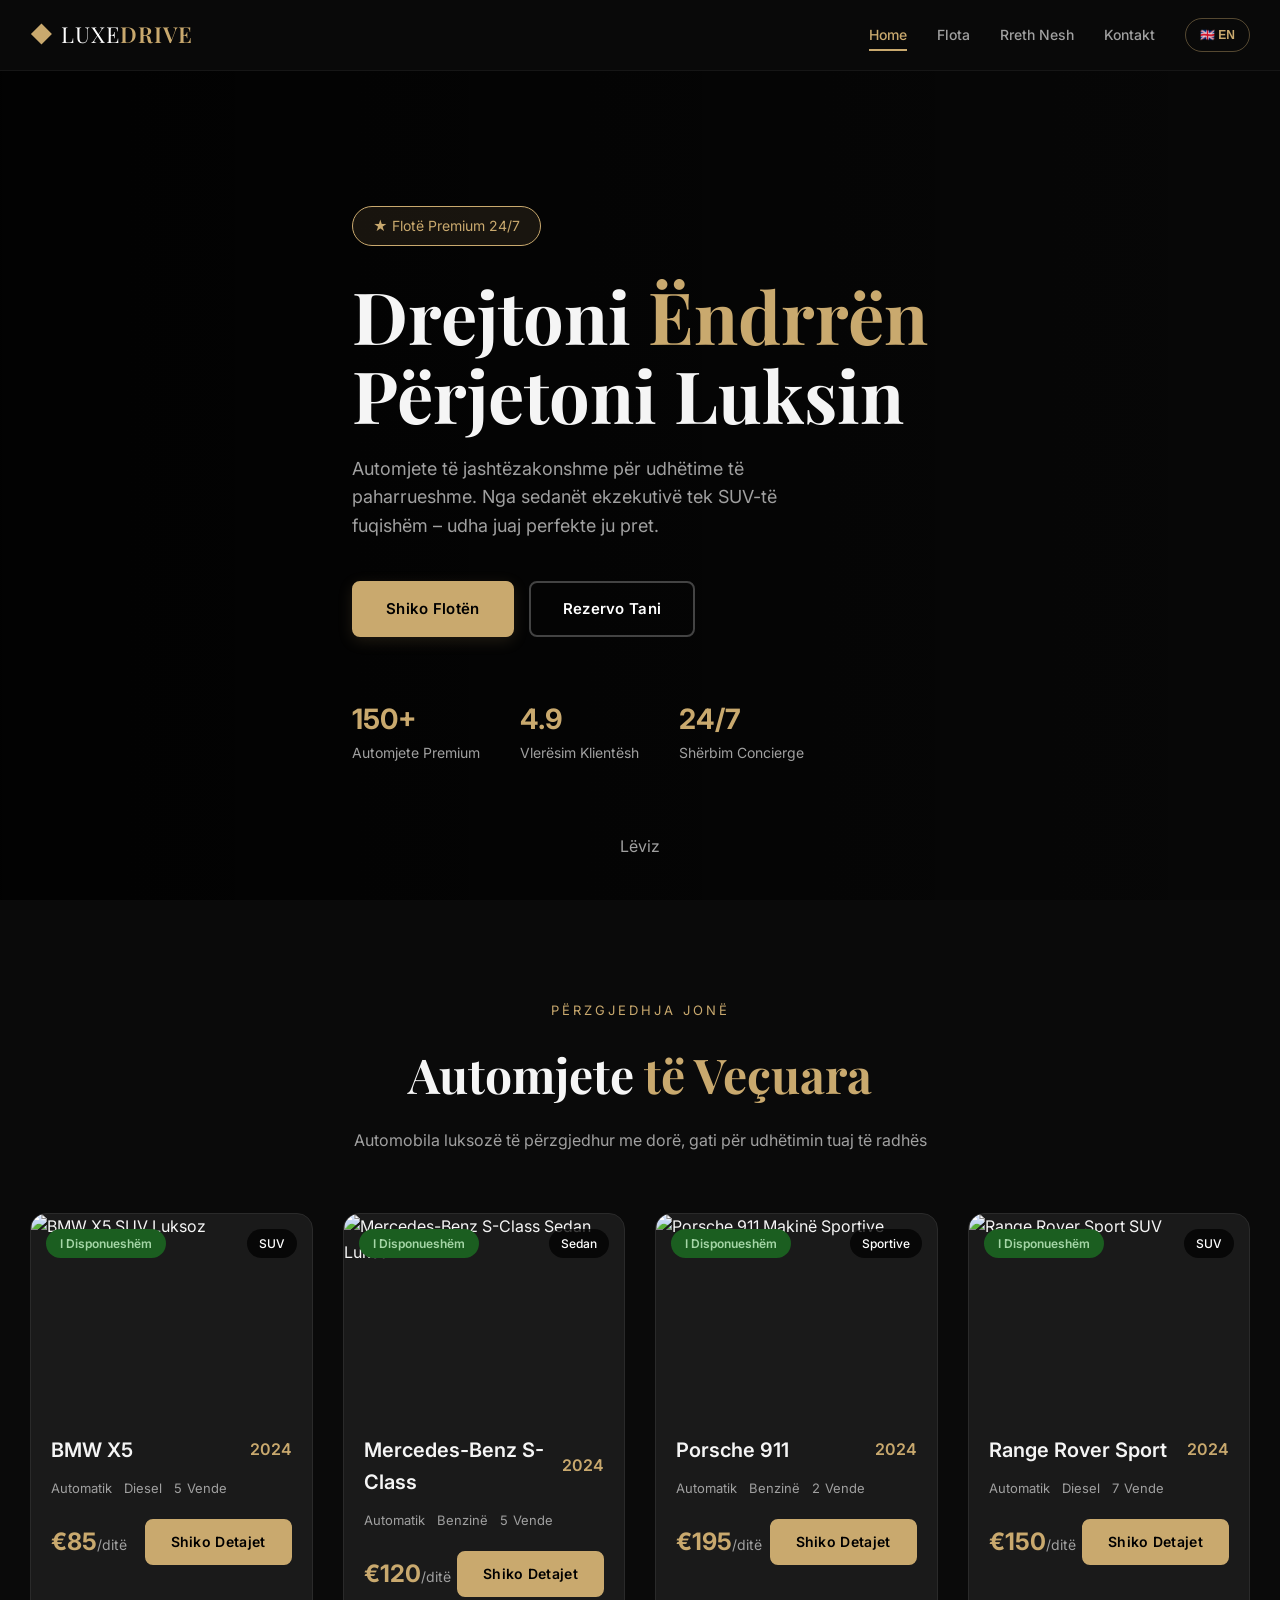
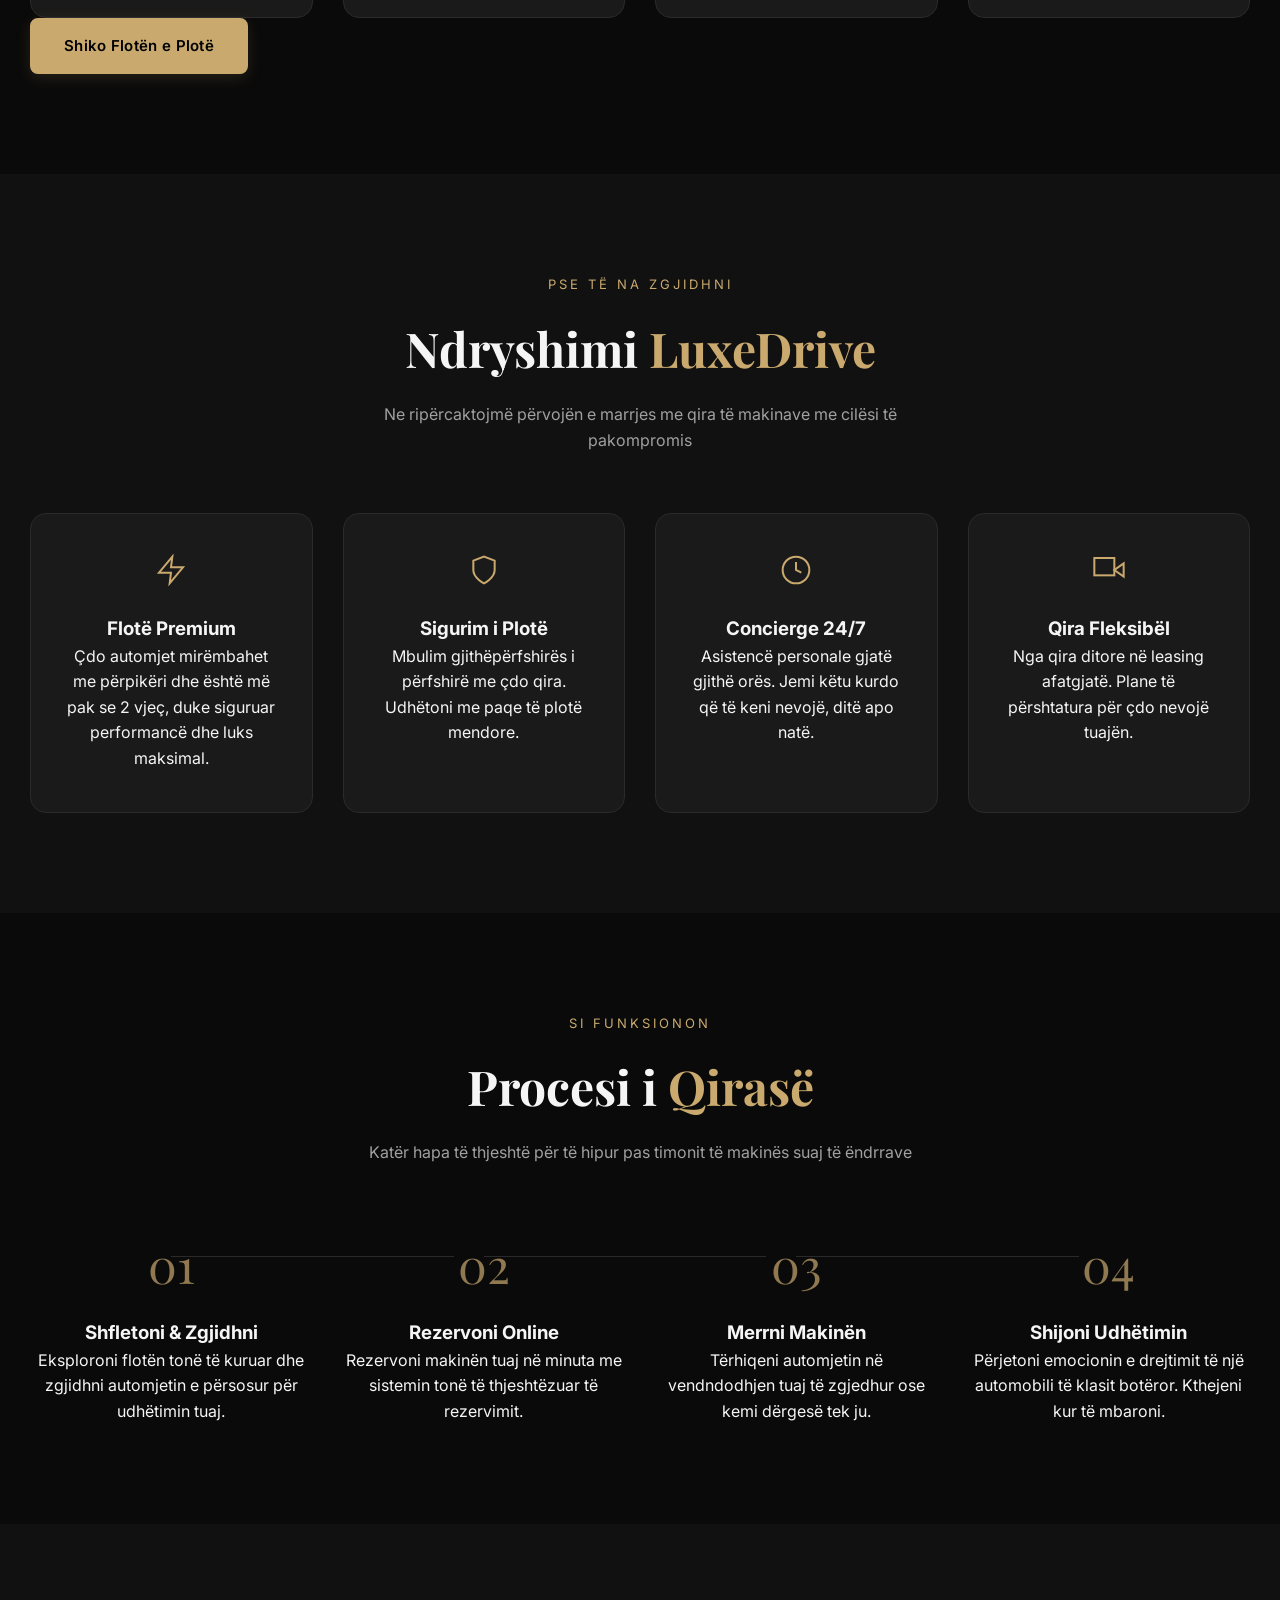
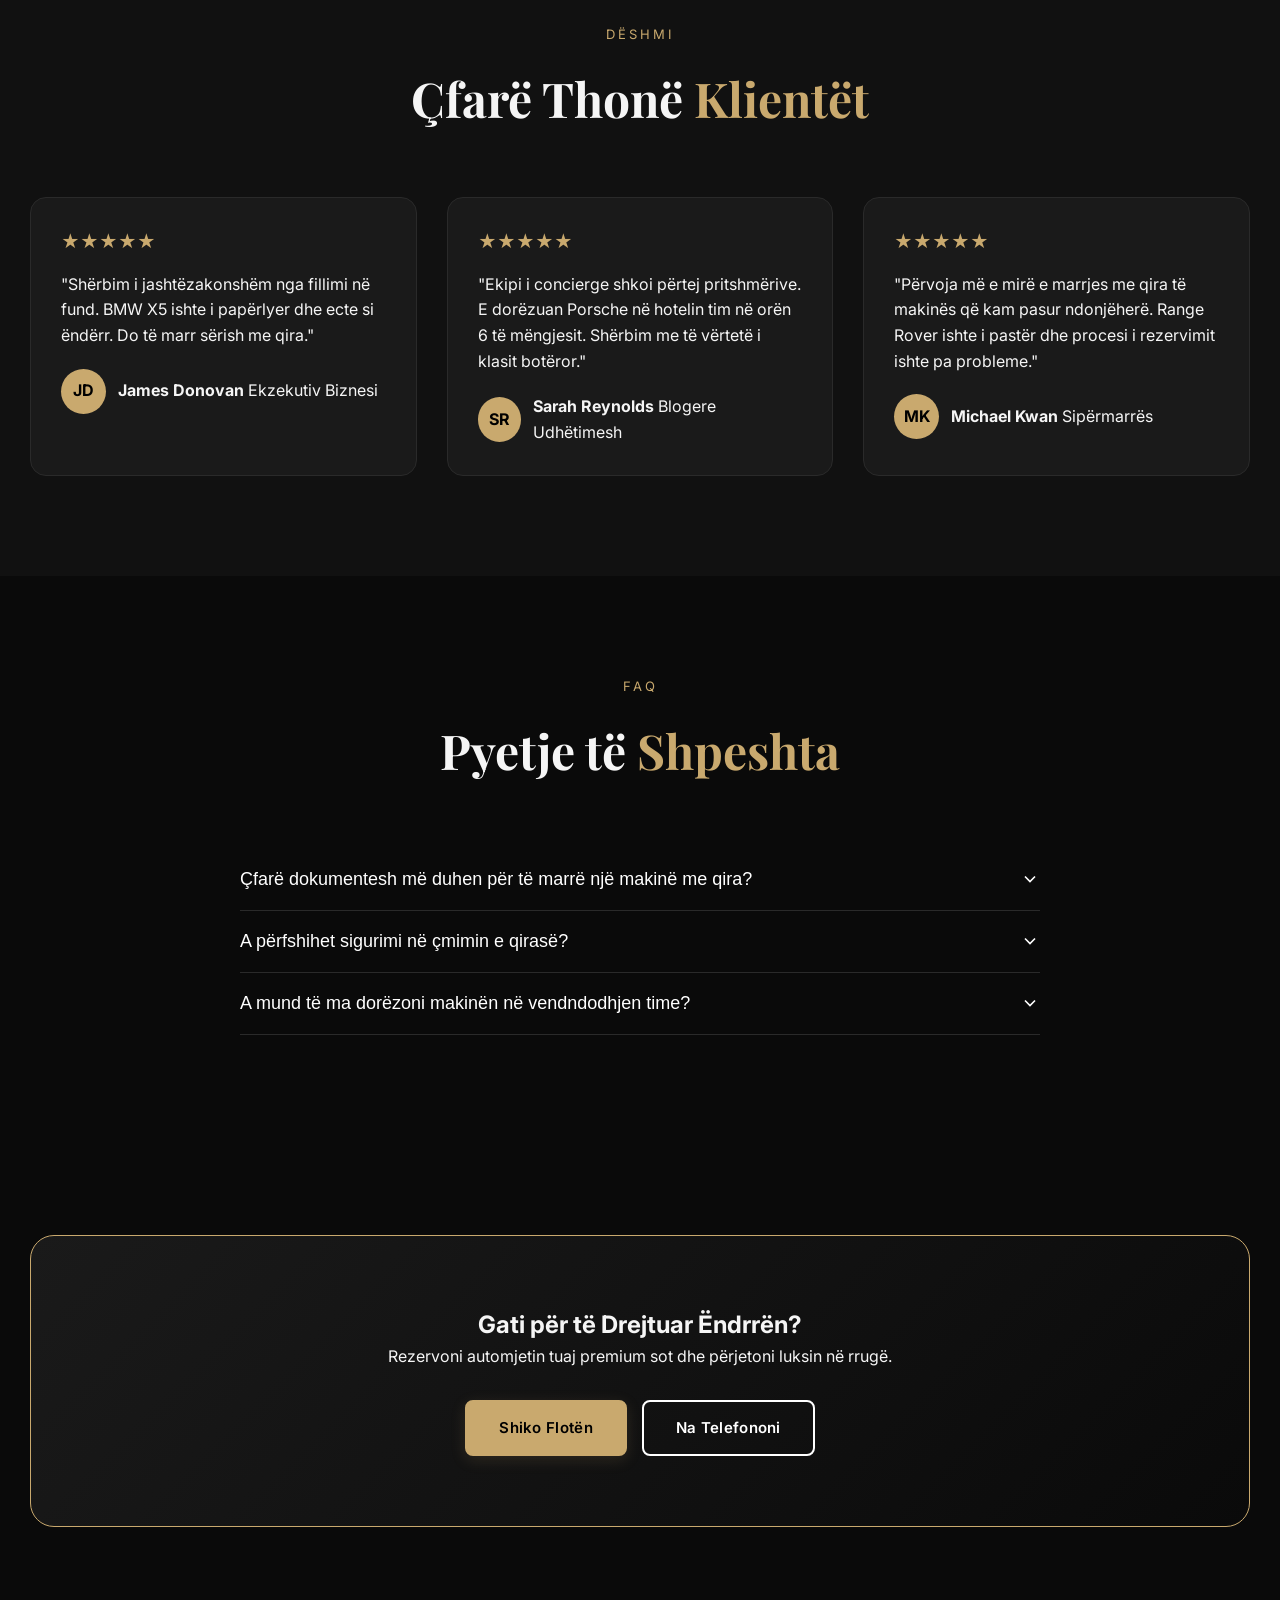
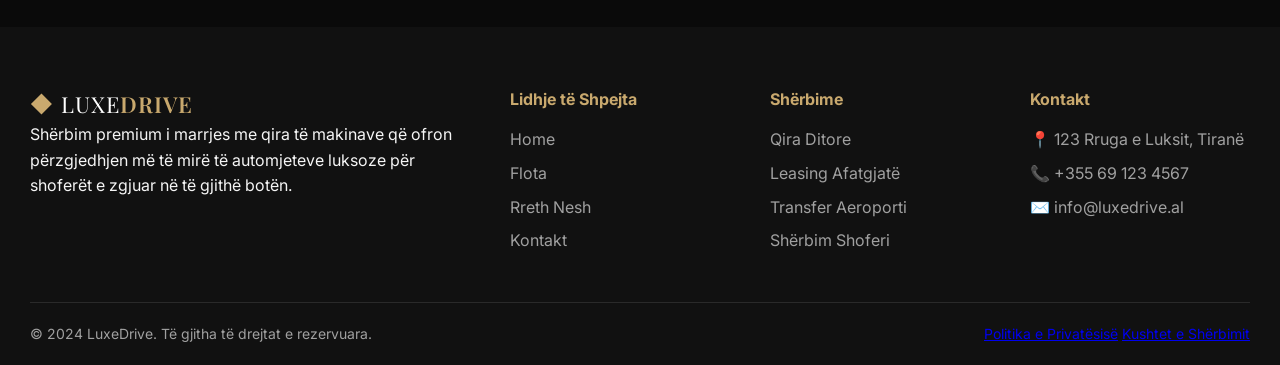
==== index.html @ 83494c79 "Add files via upload" ====
<!DOCTYPE html>
<html lang="sq">
<head>
    <meta charset="UTF-8">
    <meta name="viewport" content="width=device-width, initial-scale=1.0">
    <meta name="description" content="Makina me qira luksoze - Makina premium për shoferë të zgjuar. Merr me qira BMW, Mercedes, Porsche dhe më shumë.">
    <meta name="keywords" content="makina luksoze me qira, qira makine premium, BMW me qira, Mercedes me qira, Porsche me qira">
    <meta property="og:title" content="Makina Luksoze me Qira | Automjete Premium">
    <meta property="og:description" content="Përjetoni makinat më të mira me shërbimin tonë premium të qirasë.">
    <meta property="og:type" content="website">
    <meta property="og:image" content="https://images.unsplash.com/photo-1503376780353-7e6692767b70?w=1200">
    <title data-i18n="siteTitle">Makina Luksoze me Qira | Automjete Premium</title>
    <link rel="preconnect" href="https://fonts.googleapis.com">
    <link rel="preconnect" href="https://fonts.gstatic.com" crossorigin>
    <link href="https://fonts.googleapis.com/css2?family=Playfair+Display:ital,wght@0,400;0,500;0,600;0,700;0,800;1,400&family=Inter:wght@300;400;500;600;700&family=DM+Sans:wght@400;500;600;700&display=swap" rel="stylesheet">
    <link rel="stylesheet" href="style.css">
    <link rel="stylesheet" href="responsive.css">
</head>
<body>
    <!-- Loader -->
    <div class="loader-wrapper" id="loaderWrapper">
        <div class="loader"><div class="loader-ring"></div><span class="loader-text">LUXURY</span></div>
    </div>

    <!-- Back to Top -->
    <button class="back-to-top" id="backToTop" aria-label="Kthehu lart">
        <svg width="20" height="20" viewBox="0 0 24 24" fill="none" stroke="currentColor" stroke-width="2"><polyline points="18 15 12 9 6 15"></polyline></svg>
    </button>

    <!-- Navigation -->
    <nav class="navbar" id="navbar">
        <div class="nav-container">
            <a href="index.html" class="nav-logo">
                <span class="logo-icon">◆</span>
                <span class="logo-text">LUXE<span class="logo-accent">DRIVE</span></span>
            </a>
            <ul class="nav-links" id="navLinks">
                <li><a href="index.html" class="nav-link active" data-i18n="navHome">Ballina</a></li>
                <li><a href="fleet.html" class="nav-link" data-i18n="navFleet">Flota</a></li>
                <li><a href="#why-us" class="nav-link" data-i18n="navAbout">Rreth Nesh</a></li>
                <li><a href="#contact" class="nav-link" data-i18n="navContact">Kontakt</a></li>
            
                <button id="langToggle" class="lang-toggle" aria-label="Ndrysho gjuhën">🇬🇧 EN</button>
</ul>
                <button class="hamburger" id="hamburger" aria-label="Menu"><span></span><span></span><span></span></button>
            </div>
        </div>
    </nav>

    <!-- Hero Section -->
    <section class="hero" id="hero">
        <div class="hero-overlay"></div>
        <div class="hero-bg" style="background-image: url('img/main.jpeg');"></div>
        <div class="hero-content">
            <span class="hero-badge" data-i18n="heroBadge">★ Flotë Premium 24/7</span>
            <h1 class="hero-title" data-i18n data-i18n-html="heroTitle">Drejtoni <span class="text-gold">Ëndrrën</span><br>Përjetoni Luksin</h1>
            <p class="hero-subtitle" data-i18n="heroSub">Automjete të jashtëzakonshme për udhëtime të paharrueshme. Nga sedanët ekzekutivë tek SUV-të fuqishëm – udha juaj perfekte ju pret.</p>
            <div class="hero-buttons">
                <a href="fleet.html" class="btn btn-primary" data-i18n="btnBrowse">
                    Shiko Flotën
                    <svg width="18" height="18" viewBox="0 0 24 24" fill="none" stroke="currentColor" stroke-width="2"><line x1="5" y1="12" x2="19" y2="12"></line><polyline points="12 5 19 12 12 19"></polyline></svg>
                </a>
                <a href="fleet.html#booking" class="btn btn-outline" data-i18n="btnReserve">Rezervo Tani</a>
            </div>
            <div class="hero-stats">
                <div class="hero-stat"><span class="stat-number">150+</span><span class="stat-label" data-i18n="statVehicles">Automjete Premium</span></div>
                <div class="hero-stat"><span class="stat-number">4.9</span><span class="stat-label" data-i18n="statRating">Vlerësim Klientësh</span></div>
                <div class="hero-stat"><span class="stat-number">24/7</span><span class="stat-label" data-i18n="statService">Shërbim Concierge</span></div>
            </div>
        </div>
        <div class="hero-scroll">
            <span data-i18n="scrollText">Lëviz</span>
            <div class="scroll-line"></div>
        </div>
    </section>

    <!-- Featured Cars -->
    <section class="featured section-padding" id="featured">
        <div class="container">
            <div class="section-header">
                <span class="section-tag" data-i18n="sectionFeaturedTag">Përzgjedhja Jonë</span>
                <h2 class="section-title" data-i18n data-i18n-html="sectionFeaturedTitle">Automjete <span class="text-gold">të Veçuara</span></h2>
                <p class="section-desc" data-i18n="sectionFeaturedDesc">Automobila luksozë të përzgjedhur me dorë, gati për udhëtimin tuaj të radhës</p>
            </div>
            <div class="featured-grid">
                <!-- BMW X5 -->
                <div class="car-card" data-brand="bmw" data-category="suv" data-transmission="automatic" data-fuel="diesel" data-seats="5" data-price="85" data-available="true">
                    <div class="car-card-image">
                        <img src="img/x5/1.webp" alt="BMW X5 SUV Luksoz" loading="lazy">
                        <span class="car-badge available" data-i18n="badgeAvailable">I Disponueshëm</span>
                        <span class="car-category">SUV</span>
                    </div>
                    <div class="car-card-body">
                        <div class="car-card-header"><h3>BMW X5</h3><span class="car-year">2024</span></div>
                        <div class="car-specs">
                            <span class="spec" data-i18n="specAutomatic">Automatik</span>
                            <span class="spec" data-i18n="specDiesel">Diesel</span>
                            <span class="spec">5 <span data-i18n="specSeats">Vende</span></span>
                        </div>
                        <div class="car-card-footer">
                            <span class="car-price">€85<span class="price-period">/ditë</span></span>
                            <a href="car-details.html?id=bmw-x5" class="btn btn-sm btn-gold" data-i18n="btnViewDetails">Shiko Detajet</a>
                        </div>
                    </div>
                </div>
                <!-- Mercedes S-Class -->
                <div class="car-card" data-brand="mercedes" data-category="sedan" data-transmission="automatic" data-fuel="petrol" data-seats="5" data-price="120" data-available="true">
                    <div class="car-card-image">
                        <img src="img/s-class/1.webp" alt="Mercedes-Benz S-Class Sedan Luksoz" loading="lazy">
                        <span class="car-badge available" data-i18n="badgeAvailable">I Disponueshëm</span>
                        <span class="car-category">Sedan</span>
                    </div>
                    <div class="car-card-body">
                        <div class="car-card-header"><h3>Mercedes-Benz S-Class</h3><span class="car-year">2024</span></div>
                        <div class="car-specs">
                            <span class="spec" data-i18n="specAutomatic">Automatik</span>
                            <span class="spec" data-i18n="specPetrol">Benzinë</span>
                            <span class="spec">5 <span data-i18n="specSeats">Vende</span></span>
                        </div>
                        <div class="car-card-footer">
                            <span class="car-price">€120<span class="price-period">/ditë</span></span>
                            <a href="car-details.html?id=mercedes-s-class" class="btn btn-sm btn-gold" data-i18n="btnViewDetails">Shiko Detajet</a>
                        </div>
                    </div>
                </div>
                <!-- Porsche 911 -->
                <div class="car-card" data-brand="porsche" data-category="sports" data-transmission="automatic" data-fuel="petrol" data-seats="2" data-price="195" data-available="true">
                    <div class="car-card-image">
                        <img src="img/porche911/1.webp" alt="Porsche 911 Makinë Sportive" loading="lazy">
                        <span class="car-badge available" data-i18n="badgeAvailable">I Disponueshëm</span>
                        <span class="car-category">Sportive</span>
                    </div>
                    <div class="car-card-body">
                        <div class="car-card-header"><h3>Porsche 911</h3><span class="car-year">2024</span></div>
                        <div class="car-specs">
                            <span class="spec" data-i18n="specAutomatic">Automatik</span>
                            <span class="spec" data-i18n="specPetrol">Benzinë</span>
                            <span class="spec">2 <span data-i18n="specSeats">Vende</span></span>
                        </div>
                        <div class="car-card-footer">
                            <span class="car-price">€195<span class="price-period">/ditë</span></span>
                            <a href="car-details.html?id=porsche-911" class="btn btn-sm btn-gold" data-i18n="btnViewDetails">Shiko Detajet</a>
                        </div>
                    </div>
                </div>
                <!-- Range Rover Sport -->
                <div class="car-card" data-brand="land-rover" data-category="suv" data-transmission="automatic" data-fuel="diesel" data-seats="7" data-price="150" data-available="true">
                    <div class="car-card-image">
                        <img src="img/rangerover/1.webp" alt="Range Rover Sport SUV" loading="lazy">
                        <span class="car-badge available" data-i18n="badgeAvailable">I Disponueshëm</span>
                        <span class="car-category">SUV</span>
                    </div>
                    <div class="car-card-body">
                        <div class="car-card-header"><h3>Range Rover Sport</h3><span class="car-year">2024</span></div>
                        <div class="car-specs">
                            <span class="spec" data-i18n="specAutomatic">Automatik</span>
                            <span class="spec" data-i18n="specDiesel">Diesel</span>
                            <span class="spec">7 <span data-i18n="specSeats">Vende</span></span>
                        </div>
                        <div class="car-card-footer">
                            <span class="car-price">€150<span class="price-period">/ditë</span></span>
                            <a href="car-details.html?id=range-rover-sport" class="btn btn-sm btn-gold" data-i18n="btnViewDetails">Shiko Detajet</a>
                        </div>
                    </div>
                </div>
            </div>
            <div class="section-cta">
                <a href="fleet.html" class="btn btn-primary" data-i18n="btnViewFullFleet">Shiko Flotën e Plotë</a>
            </div>
        </div>
    </section>

    <!-- Why Choose Us -->
    <section class="why-us section-padding bg-dark" id="why-us">
        <div class="container">
            <div class="section-header">
                <span class="section-tag" data-i18n="whyUsTag">Pse të Na Zgjidhni</span>
                <h2 class="section-title" data-i18n data-i18n-html="whyUsTitle">Ndryshimi <span class="text-gold">LuxeDrive</span></h2>
                <p class="section-desc" data-i18n="whyUsDesc">Ne ripërcaktojmë përvojën e marrjes me qira të makinave me cilësi të pakompromis</p>
            </div>
            <div class="features-grid">
                <div class="feature-card">
                    <div class="feature-icon">
                        <svg width="32" height="32" viewBox="0 0 24 24" fill="none" stroke="#c9a96e" stroke-width="1.5"><polygon points="13 2 3 14 12 14 11 22 21 10 12 10 13 2"></polygon></svg>
                    </div>
                    <h3 data-i18n="featureFleetTitle">Flotë Premium</h3>
                    <p data-i18n="featureFleetDesc">Çdo automjet mirëmbahet me përpikëri dhe është më pak se 2 vjeç, duke siguruar performancë dhe luks maksimal.</p>
                </div>
                <div class="feature-card">
                    <div class="feature-icon">
                        <svg width="32" height="32" viewBox="0 0 24 24" fill="none" stroke="#c9a96e" stroke-width="1.5"><path d="M12 22s8-4 8-10V5l-8-3-8 3v7c0 6 8 10 8 10z"></path></svg>
                    </div>
                    <h3 data-i18n="featureInsuranceTitle">Sigurim i Plotë</h3>
                    <p data-i18n="featureInsuranceDesc">Mbulim gjithëpërfshirës i përfshirë me çdo qira. Udhëtoni me paqe të plotë mendore.</p>
                </div>
                <div class="feature-card">
                    <div class="feature-icon">
                        <svg width="32" height="32" viewBox="0 0 24 24" fill="none" stroke="#c9a96e" stroke-width="1.5"><circle cx="12" cy="12" r="10"></circle><polyline points="12 6 12 12 16 14"></polyline></svg>
                    </div>
                    <h3 data-i18n="featureConciergeTitle">Concierge 24/7</h3>
                    <p data-i18n="featureConciergeDesc">Asistencë personale gjatë gjithë orës. Jemi këtu kurdo që të keni nevojë, ditë apo natë.</p>
                </div>
                <div class="feature-card">
                    <div class="feature-icon">
                        <svg width="32" height="32" viewBox="0 0 24 24" fill="none" stroke="#c9a96e" stroke-width="1.5"><rect x="1" y="3" width="15" height="13"></rect><polygon points="23 7 16 12 23 17 23 7"></polygon></svg>
                    </div>
                    <h3 data-i18n="featureFlexibleTitle">Qira Fleksibël</h3>
                    <p data-i18n="featureFlexibleDesc">Nga qira ditore në leasing afatgjatë. Plane të përshtatura për çdo nevojë tuajën.</p>
                </div>
            </div>
        </div>
    </section>

    <!-- Rental Process -->
    <section class="process section-padding" id="process">
        <div class="container">
            <div class="section-header">
                <span class="section-tag" data-i18n="processTag">Si Funksionon</span>
                <h2 class="section-title" data-i18n data-i18n-html="processTitle">Procesi i <span class="text-gold">Qirasë</span></h2>
                <p class="section-desc" data-i18n="processDesc">Katër hapa të thjeshtë për të hipur pas timonit të makinës suaj të ëndrrave</p>
            </div>
            <div class="process-steps">
                <div class="step">
                    <div class="step-number">01</div>
                    <div class="step-content">
                        <h3 data-i18n="step1Title">Shfletoni & Zgjidhni</h3>
                        <p data-i18n="step1Desc">Eksploroni flotën tonë të kuruar dhe zgjidhni automjetin e përsosur për udhëtimin tuaj.</p>
                    </div>
                    <div class="step-line"></div>
                </div>
                <div class="step">
                    <div class="step-number">02</div>
                    <div class="step-content">
                        <h3 data-i18n="step2Title">Rezervoni Online</h3>
                        <p data-i18n="step2Desc">Rezervoni makinën tuaj në minuta me sistemin tonë të thjeshtëzuar të rezervimit.</p>
                    </div>
                    <div class="step-line"></div>
                </div>
                <div class="step">
                    <div class="step-number">03</div>
                    <div class="step-content">
                        <h3 data-i18n="step3Title">Merrni Makinën</h3>
                        <p data-i18n="step3Desc">Tërhiqeni automjetin në vendndodhjen tuaj të zgjedhur ose kemi dërgesë tek ju.</p>
                    </div>
                    <div class="step-line"></div>
                </div>
                <div class="step">
                    <div class="step-number">04</div>
                    <div class="step-content">
                        <h3 data-i18n="step4Title">Shijoni Udhëtimin</h3>
                        <p data-i18n="step4Desc">Përjetoni emocionin e drejtimit të një automobili të klasit botëror. Kthejeni kur të mbaroni.</p>
                    </div>
                </div>
            </div>
        </div>
    </section>

    <!-- Customer Reviews -->
    <section class="reviews section-padding bg-dark" id="reviews">
        <div class="container">
            <div class="section-header">
                <span class="section-tag" data-i18n="reviewsTag">Dëshmi</span>
                <h2 class="section-title" data-i18n data-i18n-html="reviewsTitle">Çfarë Thonë <span class="text-gold">Klientët</span></h2>
            </div>
            <div class="reviews-grid">
                <div class="review-card">
                    <div class="review-stars">★★★★★</div>
                    <p class="review-text" data-i18n="review1Text">"Shërbim i jashtëzakonshëm nga fillimi në fund. BMW X5 ishte i papërlyer dhe ecte si ëndërr. Do të marr sërish me qira."</p>
                    <div class="review-author">
                        <div class="review-avatar">JD</div>
                        <div>
                            <strong>James Donovan</strong>
                            <span data-i18n="review1Role">Ekzekutiv Biznesi</span>
                        </div>
                    </div>
                </div>
                <div class="review-card">
                    <div class="review-stars">★★★★★</div>
                    <p class="review-text" data-i18n="review2Text">"Ekipi i concierge shkoi përtej pritshmërive. E dorëzuan Porsche në hotelin tim në orën 6 të mëngjesit. Shërbim me të vërtetë i klasit botëror."</p>
                    <div class="review-author">
                        <div class="review-avatar">SR</div>
                        <div>
                            <strong>Sarah Reynolds</strong>
                            <span data-i18n="review2Role">Blogere Udhëtimesh</span>
                        </div>
                    </div>
                </div>
                <div class="review-card">
                    <div class="review-stars">★★★★★</div>
                    <p class="review-text" data-i18n="review3Text">"Përvoja më e mirë e marrjes me qira të makinës që kam pasur ndonjëherë. Range Rover ishte i pastër dhe procesi i rezervimit ishte pa probleme."</p>
                    <div class="review-author">
                        <div class="review-avatar">MK</div>
                        <div>
                            <strong>Michael Kwan</strong>
                            <span data-i18n="review3Role">Sipërmarrës</span>
                        </div>
                    </div>
                </div>
            </div>
        </div>
    </section>

    <!-- FAQ Preview -->
    <section class="faq-preview section-padding" id="faq">
        <div class="container">
            <div class="section-header">
                <span class="section-tag">FAQ</span>
                <h2 class="section-title" data-i18n data-i18n-html="faqTitle">Pyetje të <span class="text-gold">Shpeshta</span></h2>
            </div>
            <div class="faq-list">
                <div class="faq-item">
                    <button class="faq-question" aria-expanded="false">
                        <span data-i18n="faq1Q">Çfarë dokumentesh më duhen për të marrë një makinë me qira?</span>
                        <svg width="20" height="20" viewBox="0 0 24 24" fill="none" stroke="currentColor" stroke-width="2"><polyline points="6 9 12 15 18 9"></polyline></svg>
                    </button>
                    <div class="faq-answer"><p data-i18n="faq1A">Një patentë shoferi të vlefshme, pasaportë ose kartë identiteti, dhe një kartë krediti në emrin e shoferit. Vizitorët ndërkombëtarë mund të kenë nevojë për një Leje Ndërkombëtare Drejtimi.</p></div>
                </div>
                <div class="faq-item">
                    <button class="faq-question" aria-expanded="false">
                        <span data-i18n="faq2Q">A përfshihet sigurimi në çmimin e qirasë?</span>
                        <svg width="20" height="20" viewBox="0 0 24 24" fill="none" stroke="currentColor" stroke-width="2"><polyline points="6 9 12 15 18 9"></polyline></svg>
                    </button>
                    <div class="faq-answer"><p data-i18n="faq2A">Po, sigurimi gjithëpërfshirës përfshihet me çdo qira. Opsione shtesë mbulimi janë në dispozicion gjatë përfundimit të rezervimit.</p></div>
                </div>
                <div class="faq-item">
                    <button class="faq-question" aria-expanded="false">
                        <span data-i18n="faq3Q">A mund të ma dorëzoni makinën në vendndodhjen time?</span>
                        <svg width="20" height="20" viewBox="0 0 24 24" fill="none" stroke="currentColor" stroke-width="2"><polyline points="6 9 12 15 18 9"></polyline></svg>
                    </button>
                    <div class="faq-answer"><p data-i18n="faq3A">Sigurisht. Ne ofrojmë dërgesë falas brenda kufijve të qytetit dhe mund të organizojmë dërgesë në aeroporte, hotele ose rezidenca private.</p></div>
                </div>
            </div>
        </div>
    </section>

    <!-- CTA Section -->
    <section class="cta section-padding" id="contact">
        <div class="container">
            <div class="cta-card">
                <h2 data-i18n="ctaTitle">Gati për të Drejtuar Ëndrrën?</h2>
                <p data-i18n="ctaDesc">Rezervoni automjetin tuaj premium sot dhe përjetoni luksin në rrugë.</p>
                <div class="cta-buttons">
                    <a href="fleet.html" class="btn btn-primary" data-i18n="btnBrowse">Shiko Flotën</a>
                    <a href="tel:+355123456789" class="btn btn-outline-white" data-i18n="btnCallUs">Na Telefononi</a>
                </div>
            </div>
        </div>
    </section>

    <!-- Footer -->
    <footer class="footer">
        <div class="container">
            <div class="footer-grid">
                <div class="footer-brand">
                    <a href="index.html" class="nav-logo">
                        <span class="logo-icon">◆</span>
                        <span class="logo-text">LUXE<span class="logo-accent">DRIVE</span></span>
                    </a>
                    <p data-i18n="footerBrandDesc">Shërbim premium i marrjes me qira të makinave që ofron përzgjedhjen më të mirë të automjeteve luksoze për shoferët e zgjuar në të gjithë botën.</p>
                </div>
                <div class="footer-links">
                    <h4 data-i18n="footerQuickLinks">Lidhje të Shpejta</h4>
                    <ul>
                        <li><a href="index.html" data-i18n="navHome">Ballina</a></li>
                        <li><a href="fleet.html" data-i18n="navFleet">Flota Jonë</a></li>
                        <li><a href="#why-us" data-i18n="navAbout">Rreth Nesh</a></li>
                        <li><a href="#contact" data-i18n="navContact">Kontakt</a></li>
                    </ul>
                </div>
                <div class="footer-links">
                    <h4 data-i18n="footerServices">Shërbime</h4>
                    <ul>
                        <li><a href="#" data-i18n="footerDailyRental">Qira Ditore</a></li>
                        <li><a href="#" data-i18n="footerLeasing">Leasing Afatgjatë</a></li>
                        <li><a href="#" data-i18n="footerAirport">Transfer Aeroporti</a></li>
                        <li><a href="#" data-i18n="footerChauffeur">Shërbim Shoferi</a></li>
                    </ul>
                </div>
                <div class="footer-contact">
                    <h4 data-i18n="footerContactTitle">Kontakt</h4>
                    <ul>
                        <li>📍 123 Rruga e Luksit, Tiranë</li>
                        <li>📞 +355 69 123 4567</li>
                        <li>✉️ info@luxedrive.al</li>
                    </ul>
                </div>
            </div>
            <div class="footer-bottom">
                <p>&copy; 2024 LuxeDrive. Të gjitha të drejtat e rezervuara.</p>
                <div class="footer-legal">
                    <a href="#" data-i18n="footerPrivacy">Politika e Privatësisë</a>
                    <a href="#" data-i18n="footerTerms">Kushtet e Shërbimit</a>
                </div>
            </div>
        </div>
    </footer>

    <script src="main.js"></script>
    <script src="lang.js"></script>
</body>
</html>
---- style.css ----
:root {
    --gold: #c9a96e;
    --gold-light: #e0c78a;
    --gold-dark: #b8943c;
    --dark-bg: #0a0a0a;
    --dark-surface: #111111;
    --dark-card: #1a1a1a;
    --text-primary: #f5f5f5;
    --text-secondary: #a0a0a0;
    --border-color: #2a2a2a;
    --font-heading: 'Playfair Display', serif;
    --font-body: 'Inter', 'DM Sans', sans-serif;
    --shadow-gold: 0 4px 15px rgba(201,169,110,0.15);
}

* { margin: 0; padding: 0; box-sizing: border-box; }

/* PARANDALO DOUBLE-CLICK ZOOM NË TË GJITHË FAQEN */
html {
    scroll-behavior: smooth;
    touch-action: manipulation;
    -ms-touch-action: manipulation;
}

body {
    font-family: var(--font-body);
    background: var(--dark-bg);
    color: var(--text-primary);
    line-height: 1.6;
    overflow-x: hidden;
    -webkit-font-smoothing: antialiased;
    /* Parandalo zoom në double-tap */
    touch-action: manipulation;
    -ms-touch-action: manipulation;
}

/* Parandalo user-select në butona dhe elemente interaktive */
button, a, .btn, .car-card, .gallery-thumb, .gallery-dot, .extra-item, label {
    -webkit-user-select: none;
    -moz-user-select: none;
    -ms-user-select: none;
    user-select: none;
}

/* Parandalo zoom në inpute në pajisje mobile */
input, select, textarea {
    font-size: 16px; /* Parandalon zoom-in automatik në iOS */
    touch-action: manipulation;
    -ms-touch-action: manipulation;
}

@media screen and (max-width: 768px) {
    input, select, textarea {
        font-size: 16px !important; /* Parandalon zoom-in në mobile */
    }
}

/* Loader */
.loader-wrapper {
    position: fixed; top: 0; left: 0; width: 100%; height: 100%;
    background: var(--dark-bg); display: flex; flex-direction: column; align-items: center; justify-content: center;
    z-index: 9999; transition: opacity 0.5s ease, visibility 0.5s;
}
.loader-wrapper.hidden { opacity: 0; visibility: hidden; }
.loader-ring {
    width: 50px; height: 50px; border: 3px solid rgba(201,169,110,0.2);
    border-top-color: var(--gold); border-radius: 50%;
    animation: spin 1s linear infinite; margin-bottom: 20px;
}
.loader-text { font-family: var(--font-heading); letter-spacing: 4px; color: var(--gold); font-size: 14px; }
@keyframes spin { to { transform: rotate(360deg); } }

/* Back to top */
.back-to-top {
    position: fixed; bottom: 30px; right: 30px; width: 45px; height: 45px;
    background: var(--gold); color: #000; border: none; border-radius: 50%;
    cursor: pointer; opacity: 0; visibility: hidden; transition: all 0.3s; z-index: 999;
    display: flex; align-items: center; justify-content: center; box-shadow: var(--shadow-gold);
}
.back-to-top:hover { background: var(--gold-light); transform: translateY(-2px); }
.back-to-top.visible { opacity: 1; visibility: visible; }

/* ==================== NAVBAR I RIPARUAR ==================== */
.navbar {
    position: fixed;
    top: 0;
    left: 0;
    width: 100%;
    z-index: 1000;
    background: rgba(10, 10, 10, 0.98);
    backdrop-filter: blur(10px);
    -webkit-backdrop-filter: blur(10px);
    padding: 0;
    transition: all 0.3s ease;
    border-bottom: 1px solid rgba(255, 255, 255, 0.05);
}

.navbar.scrolled {
    background: rgba(10, 10, 10, 0.98);
    box-shadow: 0 4px 30px rgba(0, 0, 0, 0.8);
    border-bottom: 1px solid rgba(201, 169, 110, 0.15);
}

.nav-container {
    max-width: 1300px;
    margin: 0 auto;
    padding: 0 30px;
    display: flex;
    align-items: center;
    justify-content: space-between;
    height: 70px;
}

.nav-logo {
    display: flex;
    align-items: center;
    gap: 8px;
    text-decoration: none;
    z-index: 2;
    flex-shrink: 0;
}

.logo-icon {
    color: var(--gold);
    font-size: 22px;
}

.logo-text {
    font-family: var(--font-heading);
    font-size: 22px;
    color: #fff;
    letter-spacing: 1px;
}

.logo-accent {
    color: var(--gold);
    font-weight: 600;
}

/* Navigation links */
.nav-links {
    display: flex;
    list-style: none;
    gap: 30px;
    align-items: center;
    margin: 0;
    padding: 0;
    height: 100%;
}

.nav-link {
    color: var(--text-secondary);
    text-decoration: none;
    font-weight: 500;
    font-size: 14px;
    transition: color 0.3s;
    position: relative;
    padding: 8px 0;
}

.nav-link::after {
    content: '';
    position: absolute;
    bottom: 0;
    left: 0;
    width: 0;
    height: 2px;
    background: var(--gold);
    transition: width 0.3s;
}

.nav-link:hover,
.nav-link.active {
    color: var(--gold);
}

.nav-link:hover::after,
.nav-link.active::after {
    width: 100%;
}

/* Veprimet në navbar */
.nav-actions {
    display: flex;
    align-items: center;
    gap: 12px;
    flex-shrink: 0;
}

/* Language toggle */
.lang-toggle {
    background: transparent;
    border: 1px solid rgba(201, 169, 110, 0.4);
    color: var(--gold);
    padding: 6px 14px;
    border-radius: 20px;
    cursor: pointer;
    font-weight: 600;
    font-size: 12px;
    transition: all 0.3s;
    white-space: nowrap;
    height: 34px;
    display: flex;
    align-items: center;
}

.lang-toggle:hover {
    background: var(--gold);
    color: #000;
    border-color: var(--gold);
}

/* Hamburger */
.hamburger {
    display: none;
    flex-direction: column;
    gap: 5px;
    background: none;
    border: none;
    cursor: pointer;
    z-index: 2;
    padding: 8px;
    height: 40px;
    width: 40px;
    align-items: center;
    justify-content: center;
}

.hamburger span {
    width: 24px;
    height: 2px;
    background: #fff;
    transition: 0.3s;
    display: block;
}

/* Animacioni i hamburgerit kur është aktiv */
.nav-links.active ~ .hamburger span:nth-child(1) {
    transform: rotate(45deg) translate(5px, 5px);
}

.nav-links.active ~ .hamburger span:nth-child(2) {
    opacity: 0;
}

.nav-links.active ~ .hamburger span:nth-child(3) {
    transform: rotate(-45deg) translate(5px, -5px);
}

/* Mobile navigation */
@media (max-width: 768px) {
    .nav-links {
        position: fixed;
        top: 0;
        left: 0;
        width: 100%;
        height: 100vh;
        background: rgba(10, 10, 10, 0.98);
        backdrop-filter: blur(15px);
        -webkit-backdrop-filter: blur(15px);
        flex-direction: column;
        justify-content: center;
        align-items: center;
        gap: 30px;
        margin: 0;
        padding: 0;
        transform: translateX(100%);
        transition: transform 0.4s cubic-bezier(0.4, 0, 0.2, 1);
        z-index: 1;
    }

    .nav-links.active {
        transform: translateX(0);
    }

    .hamburger {
        display: flex;
    }

    .nav-link {
        font-size: 20px;
    }

    .lang-toggle {
        margin-top: 20px;
    }
}

/* Hero */
.hero {
    height: 100vh;
    min-height: 700px;
    position: relative;
    display: flex;
    align-items: center;
    overflow: hidden;
    margin-top: 0;
    padding-top: 70px;
}

.hero-bg {
    position: absolute;
    top: 0;
    left: 0;
    width: 100%;
    height: 100%;
    background-size: cover;
    background-position: center;
    transform: scale(1.1);
    transition: transform 6s ease;
}

.hero:hover .hero-bg {
    transform: scale(1);
}

.hero-overlay {
    position: absolute;
    top: 0;
    left: 0;
    width: 100%;
    height: 100%;
    background: linear-gradient(to right, rgba(0, 0, 0, 0.85) 0%, rgba(0, 0, 0, 0.3) 100%);
}

.hero-content {
    position: relative;
    max-width: 1300px;
    margin: 0 auto;
    padding: 0 30px;
    z-index: 2;
}

.hero-badge {
    display: inline-block;
    background: rgba(201, 169, 110, 0.1);
    border: 1px solid var(--gold);
    color: var(--gold);
    padding: 8px 20px;
    border-radius: 50px;
    font-size: 14px;
    margin-bottom: 30px;
}

.hero-title {
    font-family: var(--font-heading);
    font-size: clamp(40px, 8vw, 72px);
    line-height: 1.1;
    margin-bottom: 20px;
}

.text-gold { color: var(--gold); }

.hero-subtitle {
    font-size: 18px;
    color: var(--text-secondary);
    max-width: 500px;
    margin-bottom: 40px;
}

.hero-buttons {
    display: flex;
    gap: 15px;
    flex-wrap: wrap;
}

.hero-stats {
    display: flex;
    gap: 40px;
    margin-top: 60px;
}

.hero-stat {
    display: flex;
    flex-direction: column;
}

.stat-number {
    font-size: 28px;
    font-weight: 700;
    color: var(--gold);
}

.stat-label {
    color: var(--text-secondary);
    font-size: 14px;
}

.hero-scroll {
    position: absolute;
    bottom: 30px;
    left: 50%;
    transform: translateX(-50%);
    display: flex;
    flex-direction: column;
    align-items: center;
    gap: 10px;
    color: var(--text-secondary);
}

/* Buttons */
.btn {
    display: inline-flex;
    align-items: center;
    gap: 8px;
    padding: 14px 32px;
    border: 2px solid transparent;
    font-weight: 600;
    cursor: pointer;
    transition: all 0.3s;
    text-decoration: none;
    font-size: 15px;
    border-radius: 8px;
    letter-spacing: 0.3px;
    user-select: none;
}

.btn-primary {
    background: var(--gold);
    color: #000;
    border-color: var(--gold);
    box-shadow: var(--shadow-gold);
}

.btn-primary:hover {
    background: var(--gold-light);
    border-color: var(--gold-light);
    transform: translateY(-2px);
    box-shadow: 0 8px 25px rgba(201, 169, 110, 0.3);
}

.btn-outline {
    background: transparent;
    color: #fff;
    border-color: rgba(255, 255, 255, 0.25);
}

.btn-outline:hover {
    border-color: var(--gold);
    color: var(--gold);
    background: rgba(201, 169, 110, 0.05);
}

.btn-outline-white {
    border-color: #fff;
    color: #fff;
}

.btn-gold {
    background: var(--gold);
    color: #000;
    border-color: var(--gold);
    padding: 10px 24px;
    font-size: 14px;
    font-weight: 600;
}

.btn-gold:hover {
    background: var(--gold-light);
    border-color: var(--gold-light);
}

.btn-sm {
    padding: 10px 24px;
    font-size: 14px;
}

.btn-block {
    display: block;
    width: 100%;
    text-align: center;
}

/* Section styles */
.section-padding {
    padding: 100px 0;
}

.container {
    max-width: 1300px;
    margin: 0 auto;
    padding: 0 30px;
}

.section-header {
    text-align: center;
    margin-bottom: 60px;
}

.section-tag {
    text-transform: uppercase;
    letter-spacing: 3px;
    color: var(--gold);
    font-size: 13px;
    margin-bottom: 15px;
    display: block;
}

.section-title {
    font-family: var(--font-heading);
    font-size: clamp(36px, 6vw, 48px);
    margin-bottom: 15px;
}

.section-desc {
    color: var(--text-secondary);
    max-width: 600px;
    margin: 0 auto;
}

.bg-dark {
    background: var(--dark-surface);
}

/* Car cards */
.featured-grid,
.fleet-grid {
    display: grid;
    grid-template-columns: repeat(auto-fill, minmax(280px, 1fr));
    gap: 30px;
}

.car-card {
    background: var(--dark-card);
    border: 1px solid var(--border-color);
    border-radius: 16px;
    overflow: hidden;
    transition: transform 0.3s, border-color 0.3s, box-shadow 0.3s;
}

.car-card:hover {
    transform: translateY(-8px);
    border-color: var(--gold);
    box-shadow: 0 20px 40px rgba(0, 0, 0, 0.5);
}

.car-card-image {
    position: relative;
    height: 200px;
    overflow: hidden;
}

.car-card-image img {
    width: 100%;
    height: 100%;
    object-fit: cover;
    transition: transform 0.6s;
}

.car-card:hover .car-card-image img {
    transform: scale(1.05);
}

.car-badge {
    position: absolute;
    top: 15px;
    left: 15px;
    padding: 5px 14px;
    border-radius: 20px;
    font-size: 12px;
    font-weight: 600;
    z-index: 2;
}

.car-badge.available {
    background: #1b5e20;
    color: #a5d6a7;
}

.car-category {
    position: absolute;
    top: 15px;
    right: 15px;
    background: rgba(0, 0, 0, 0.75);
    color: #fff;
    padding: 5px 12px;
    border-radius: 20px;
    font-size: 12px;
    font-weight: 500;
    z-index: 2;
}

.car-card-body {
    padding: 20px;
    display: flex;
    flex-direction: column;
}

.car-card-header {
    display: flex;
    justify-content: space-between;
    align-items: center;
    margin-bottom: 12px;
}

.car-card-header h3 {
    font-size: 20px;
    font-weight: 600;
}

.car-year {
    color: var(--gold);
    font-weight: 600;
}

.car-specs {
    display: flex;
    flex-wrap: wrap;
    gap: 12px;
    margin-bottom: 20px;
}

.spec {
    font-size: 13px;
    color: var(--text-secondary);
    display: flex;
    align-items: center;
    gap: 5px;
}

.car-card-footer {
    display: flex;
    justify-content: space-between;
    align-items: center;
    margin-top: auto;
}

.car-price {
    font-size: 24px;
    font-weight: 700;
    color: var(--gold);
}

.price-period {
    font-size: 14px;
    color: var(--text-secondary);
    font-weight: 400;
}

/* Enhanced Filters */
.filters-bar {
    background: linear-gradient(145deg, #1a1a1a, #0f0f0f);
    border: 1px solid #333;
    padding: 20px;
    border-radius: 20px;
    display: flex;
    flex-wrap: wrap;
    gap: 12px;
    align-items: center;
    box-shadow: 0 10px 30px rgba(0, 0, 0, 0.5);
    margin-bottom: 50px;
}

.filter-group {
    position: relative;
    min-width: 150px;
    flex: 1;
}

.filter-input,
.filter-select {
    width: 100%;
    background: #0a0a0a;
    border: 1px solid #333;
    color: #fff;
    padding: 12px 15px;
    border-radius: 10px;
    font-size: 14px;
    transition: all 0.3s;
    appearance: none;
    -webkit-appearance: none;
}

.filter-input:focus,
.filter-select:focus {
    outline: none;
    border-color: var(--gold);
    box-shadow: 0 0 0 2px rgba(201, 169, 110, 0.2);
}

.filter-select {
    background-image: url("data:image/svg+xml,%3Csvg width='12' height='8' viewBox='0 0 12 8' fill='none' xmlns='http://www.w3.org/2000/svg'%3E%3Cpath d='M1 1.5L6 6.5L11 1.5' stroke='%23c9a96e' stroke-width='1.5' stroke-linecap='round'/%3E%3C/svg%3E");
    background-repeat: no-repeat;
    background-position: right 14px center;
    padding-right: 36px;
}

.price-range {
    display: flex;
    flex-direction: column;
    gap: 6px;
    color: var(--text-secondary);
}

#priceRange {
    accent-color: var(--gold);
    height: 6px;
    border-radius: 3px;
}

#priceValue {
    color: var(--gold);
    font-weight: 600;
}

.sort-group .filter-select {
    background-color: #1a1a1a;
    border-color: var(--gold);
    color: var(--gold);
}

.filter-group .btn-outline {
    border-color: var(--gold);
    color: var(--gold);
    padding: 12px 22px;
    border-radius: 10px;
    font-weight: 500;
}

.filter-group .btn-outline:hover {
    background: var(--gold);
    color: #000;
}

/* Features grid */
.features-grid {
    display: grid;
    grid-template-columns: repeat(auto-fit, minmax(250px, 1fr));
    gap: 30px;
}

.feature-card {
    background: var(--dark-card);
    border: 1px solid var(--border-color);
    border-radius: 16px;
    padding: 40px 30px;
    text-align: center;
    transition: transform 0.3s, border-color 0.3s;
}

.feature-card:hover {
    transform: translateY(-5px);
    border-color: var(--gold);
}

.feature-icon {
    margin-bottom: 20px;
}

/* Process */
.process-steps {
    display: flex;
    justify-content: space-between;
    position: relative;
    flex-wrap: wrap;
    gap: 30px;
}

.step {
    text-align: center;
    position: relative;
    flex: 1;
    min-width: 150px;
}

.step-number {
    font-family: var(--font-heading);
    font-size: 48px;
    color: var(--gold);
    opacity: 0.7;
}

.step-content {
    margin-top: 15px;
}

.step-line {
    position: absolute;
    top: 30px;
    left: 50%;
    width: 100%;
    height: 1px;
    background: var(--border-color);
    z-index: -1;
}

.step:last-child .step-line {
    display: none;
}

/* Reviews */
.reviews-grid {
    display: grid;
    grid-template-columns: repeat(auto-fit, minmax(300px, 1fr));
    gap: 30px;
}

.review-card {
    background: var(--dark-card);
    padding: 30px;
    border-radius: 16px;
    border: 1px solid var(--border-color);
}

.review-stars {
    color: var(--gold);
    margin-bottom: 15px;
    font-size: 18px;
}

.review-author {
    display: flex;
    align-items: center;
    gap: 12px;
    margin-top: 20px;
}

.review-avatar {
    width: 45px;
    height: 45px;
    background: var(--gold);
    color: #000;
    border-radius: 50%;
    display: flex;
    align-items: center;
    justify-content: center;
    font-weight: 700;
}

/* FAQ */
.faq-list {
    max-width: 800px;
    margin: 0 auto;
}

.faq-item {
    border-bottom: 1px solid var(--border-color);
}

.faq-question {
    width: 100%;
    background: none;
    border: none;
    color: #fff;
    padding: 20px 0;
    display: flex;
    justify-content: space-between;
    align-items: center;
    font-size: 18px;
    cursor: pointer;
    text-align: left;
}

.faq-answer {
    max-height: 0;
    overflow: hidden;
    transition: max-height 0.3s, padding 0.3s;
    color: var(--text-secondary);
}

.faq-item.active .faq-answer {
    max-height: 200px;
    padding-bottom: 20px;
}

/* CTA */
.cta-card {
    background: linear-gradient(135deg, #1a1a1a 0%, #0a0a0a 100%);
    border: 1px solid var(--gold);
    padding: 70px 40px;
    text-align: center;
    border-radius: 24px;
}

.cta-buttons {
    display: flex;
    gap: 15px;
    justify-content: center;
    margin-top: 30px;
}

/* Footer */
.footer {
    background: var(--dark-surface);
    padding: 60px 0 20px;
}

.footer-grid {
    display: grid;
    grid-template-columns: 2fr 1fr 1fr 1fr;
    gap: 40px;
    margin-bottom: 40px;
}

.footer-links h4,
.footer-contact h4 {
    color: var(--gold);
    margin-bottom: 15px;
}

.footer-links ul,
.footer-contact ul {
    list-style: none;
}

.footer-links li,
.footer-contact li {
    margin-bottom: 8px;
    color: var(--text-secondary);
}

.footer-links a {
    color: var(--text-secondary);
    text-decoration: none;
    transition: color 0.3s;
}

.footer-links a:hover {
    color: var(--gold);
}

.footer-bottom {
    border-top: 1px solid var(--border-color);
    padding-top: 20px;
    display: flex;
    justify-content: space-between;
    color: var(--text-secondary);
    font-size: 14px;
}

/* ==================== CAR DETAILS GALLERY ==================== */
.car-gallery-wrapper {
    position: relative;
    border-radius: 20px;
    overflow: hidden;
    margin-bottom: 40px;
    background: #000;
}

.gallery-main-container {
    position: relative;
    width: 100%;
    height: 500px;
    overflow: hidden;
}

.gallery-slides {
    display: flex;
    height: 100%;
    width: 100%;
    transition: transform 0.5s cubic-bezier(0.25, 0.46, 0.45, 0.94);
}

.gallery-slides img {
    min-width: 100%;
    width: 100%;
    height: 100%;
    object-fit: cover;
    flex-shrink: 0;
    display: block;
}

.gallery-nav {
    position: absolute;
    top: 50%;
    transform: translateY(-50%);
    background: rgba(0, 0, 0, 0.6);
    color: #fff;
    border: 2px solid rgba(255, 255, 255, 0.2);
    width: 50px;
    height: 50px;
    border-radius: 50%;
    cursor: pointer;
    display: flex;
    align-items: center;
    justify-content: center;
    font-size: 24px;
    z-index: 10;
    transition: all 0.3s;
    user-select: none;
}

.gallery-nav:hover {
    background: var(--gold);
    color: #000;
    border-color: var(--gold);
}

.gallery-nav.prev { left: 20px; }
.gallery-nav.next { right: 20px; }

.gallery-counter {
    position: absolute;
    bottom: 80px;
    right: 20px;
    background: rgba(0, 0, 0, 0.7);
    color: #fff;
    padding: 6px 14px;
    border-radius: 20px;
    font-size: 13px;
    z-index: 10;
}

.gallery-dots-container {
    position: absolute;
    bottom: 20px;
    left: 50%;
    transform: translateX(-50%);
    display: flex;
    gap: 10px;
    z-index: 10;
    background: rgba(0, 0, 0, 0.5);
    padding: 8px 16px;
    border-radius: 20px;
}

.gallery-dot {
    width: 10px;
    height: 10px;
    border-radius: 50%;
    background: rgba(255, 255, 255, 0.4);
    cursor: pointer;
    transition: all 0.3s;
    border: none;
}

.gallery-dot.active {
    background: var(--gold);
    transform: scale(1.3);
}

.gallery-dot:hover {
    background: rgba(255, 255, 255, 0.7);
}

.gallery-thumbnails-bar {
    display: flex;
    gap: 10px;
    padding: 15px;
    background: var(--dark-card);
    overflow-x: auto;
    scrollbar-width: thin;
    scrollbar-color: var(--gold) #1a1a1a;
}

.gallery-thumbnails-bar::-webkit-scrollbar {
    height: 6px;
}

.gallery-thumbnails-bar::-webkit-scrollbar-track {
    background: #1a1a1a;
    border-radius: 3px;
}

.gallery-thumbnails-bar::-webkit-scrollbar-thumb {
    background: var(--gold);
    border-radius: 3px;
}

.gallery-thumb {
    width: 100px;
    height: 70px;
    object-fit: cover;
    border-radius: 10px;
    cursor: pointer;
    opacity: 0.5;
    transition: all 0.3s;
    border: 3px solid transparent;
    flex-shrink: 0;
}

.gallery-thumb.active {
    opacity: 1;
    border-color: var(--gold);
}

.gallery-thumb:hover {
    opacity: 0.8;
}

.fullscreen-btn {
    position: absolute;
    top: 20px;
    right: 80px;
    background: rgba(0, 0, 0, 0.6);
    color: #fff;
    border: 2px solid rgba(255, 255, 255, 0.2);
    width: 40px;
    height: 40px;
    border-radius: 50%;
    cursor: pointer;
    font-size: 18px;
    z-index: 10;
    display: flex;
    align-items: center;
    justify-content: center;
    transition: all 0.3s;
}

.fullscreen-btn:hover {
    background: var(--gold);
    color: #000;
    border-color: var(--gold);
}

/* Fullscreen Modal */
.fullscreen-modal {
    display: none;
    position: fixed;
    top: 0;
    left: 0;
    width: 100%;
    height: 100%;
    background: rgba(0, 0, 0, 0.95);
    z-index: 9999;
    align-items: center;
    justify-content: center;
}

.fullscreen-modal.active {
    display: flex;
}

.fullscreen-modal img {
    max-width: 90%;
    max-height: 90%;
    object-fit: contain;
}

.fullscreen-close {
    position: absolute;
    top: 20px;
    right: 20px;
    background: var(--gold);
    color: #000;
    border: none;
    width: 50px;
    height: 50px;
    border-radius: 50%;
    font-size: 24px;
    cursor: pointer;
    z-index: 10000;
    display: flex;
    align-items: center;
    justify-content: center;
    transition: all 0.3s;
}

.fullscreen-close:hover {
    background: #fff;
    transform: rotate(90deg);
}

/* Informacionet e makinës */
.car-info-grid {
    display: grid;
    grid-template-columns: 1.5fr 1fr;
    gap: 40px;
}

.car-title-block { margin-bottom: 20px; }
.car-title-block h1 { font-size: 40px; margin-bottom: 8px; }
.car-subtitle { color: var(--text-secondary); font-size: 16px; }
.car-description { margin-bottom: 30px; color: var(--text-secondary); line-height: 1.8; }

.specs-grid {
    display: grid;
    grid-template-columns: 1fr 1fr;
    gap: 12px;
    margin: 30px 0;
}

.spec-item {
    background: var(--dark-card);
    padding: 14px 16px;
    border-radius: 10px;
    display: flex;
    justify-content: space-between;
}

.spec-item span { color: var(--text-secondary); }
.spec-item strong { color: #fff; }

.equipment-section { margin-top: 30px; }
.equipment-section h3 { margin-bottom: 15px; color: var(--gold); }
.equipment-list { list-style: none; columns: 2; }
.equipment-list li { margin-bottom: 10px; color: var(--text-secondary); }
.equipment-list li::before { content: "✓"; color: var(--gold); margin-right: 8px; font-weight: bold; }

/* Booking Card */
.booking-card {
    background: var(--dark-card);
    padding: 30px;
    border-radius: 20px;
    border: 1px solid var(--border-color);
    position: sticky;
    top: 90px;
}

.price-display {
    margin-bottom: 20px;
    font-size: 36px;
    font-weight: 700;
    color: var(--gold);
}

.form-row {
    display: flex;
    gap: 12px;
    margin-bottom: 15px;
}

.form-group {
    flex: 1;
    margin-bottom: 15px;
}

.form-group label {
    display: block;
    margin-bottom: 5px;
    color: var(--text-secondary);
    font-size: 13px;
}

.extras-section {
    background: #0f0f0f;
    border: 1px solid #2a2a2a;
    border-radius: 14px;
    padding: 20px;
    margin: 20px 0;
}

.extras-section h4 {
    margin-bottom: 15px;
    color: var(--gold);
    font-size: 16px;
}

.extra-item {
    display: flex;
    align-items: center;
    gap: 12px;
    padding: 12px;
    margin-bottom: 8px;
    background: #0a0a0a;
    border-radius: 8px;
    cursor: pointer;
    transition: background 0.2s;
    font-size: 14px;
}

.extra-item:hover { background: #1a1a1a; }

.extra-item input[type="checkbox"] {
    width: 18px;
    height: 18px;
    accent-color: var(--gold);
    margin: 0;
    cursor: pointer;
}

.booking-summary {
    background: #0a0a0a;
    padding: 15px;
    border-radius: 12px;
    margin: 20px 0;
}

.summary-line {
    display: flex;
    justify-content: space-between;
    margin-bottom: 8px;
    font-size: 14px;
}

.total {
    font-weight: 700;
    font-size: 18px;
    border-top: 1px solid #2a2a2a;
    padding-top: 8px;
}

/* Modal */
.modal {
    display: none;
    position: fixed;
    top: 0;
    left: 0;
    width: 100%;
    height: 100%;
    background: rgba(0, 0, 0, 0.8);
    align-items: center;
    justify-content: center;
    z-index: 2000;
}

.modal-content {
    background: var(--dark-card);
    padding: 40px;
    border-radius: 20px;
    text-align: center;
    max-width: 500px;
    position: relative;
}

.modal-close {
    position: absolute;
    top: 15px;
    right: 20px;
    font-size: 28px;
    cursor: pointer;
    color: #fff;
}

.modal-icon {
    font-size: 48px;
    color: var(--gold);
    margin-bottom: 15px;
}

/* Related cars */
.related-cars {
    margin-top: 80px;
}

.related-cars h2 {
    text-align: center;
    margin-bottom: 40px;
    font-family: var(--font-heading);
    font-size: 36px;
}

/* Fsheh div-at me të dhëna */
.car-data {
    display: none;
}

/* Përgjegjshmëria */
@media (max-width: 1024px) {
    .car-info-grid {
        grid-template-columns: 1fr;
    }
    .footer-grid {
        grid-template-columns: 1fr 1fr;
    }
    .booking-card {
        position: static;
    }
}

@media (max-width: 768px) {
    .nav-links {
        flex-direction: column;
        gap: 30px;
    }
    .hero-title {
        font-size: 36px;
    }
    .hero-stats {
        flex-wrap: wrap;
        gap: 20px;
    }
    .filters-bar {
        flex-direction: column;
    }
    .form-row {
        flex-direction: column;
    }
    .footer-grid {
        grid-template-columns: 1fr;
    }
    .specs-grid {
        grid-template-columns: 1fr;
    }
    .process-steps {
        flex-direction: column;
    }
    .step-line {
        display: none;
    }
    .gallery-main-container {
        height: 300px;
    }
    .gallery-nav {
        width: 40px;
        height: 40px;
        font-size: 18px;
    }
    .gallery-nav.prev { left: 10px; }
    .gallery-nav.next { right: 10px; }
    .gallery-thumb {
        width: 70px;
        height: 50px;
    }
    .gallery-counter {
        bottom: 60px;
        right: 10px;
        font-size: 11px;
        padding: 4px 10px;
    }
    .gallery-dots-container {
        bottom: 15px;
        padding: 6px 12px;
        gap: 8px;
    }
    .gallery-dot {
        width: 8px;
        height: 8px;
    }
    .fullscreen-btn {
        top: 10px;
        right: 60px;
        width: 35px;
        height: 35px;
        font-size: 16px;
    }
    .car-title-block h1 {
        font-size: 28px;
    }
    .equipment-list {
        columns: 1;
    }
}
---- responsive.css ----
@media (max-width: 1024px) {
    .hero-title { font-size: 50px; }
    .car-info-grid { grid-template-columns: 1fr; }
    .footer-grid { grid-template-columns: 1fr 1fr; }
    .process-steps { flex-wrap: wrap; }
    .step-line { display: none; }
}
@media (max-width: 768px) {
    .nav-links { position: fixed; top: 80px; left: 0; width: 100%; background: var(--dark-bg); flex-direction: column; padding: 30px; gap: 20px; transform: translateY(-150%); transition: 0.3s; }
    .nav-links.active { transform: translateY(0); }
    .hamburger { display: flex; }
    .hero-title { font-size: 36px; }
    .hero-stats { flex-wrap: wrap; gap: 20px; }
    .filters-bar { flex-direction: column; }
    .form-row { flex-direction: column; }
    .footer-grid { grid-template-columns: 1fr; }
    .specs-grid { grid-template-columns: 1fr; }
}
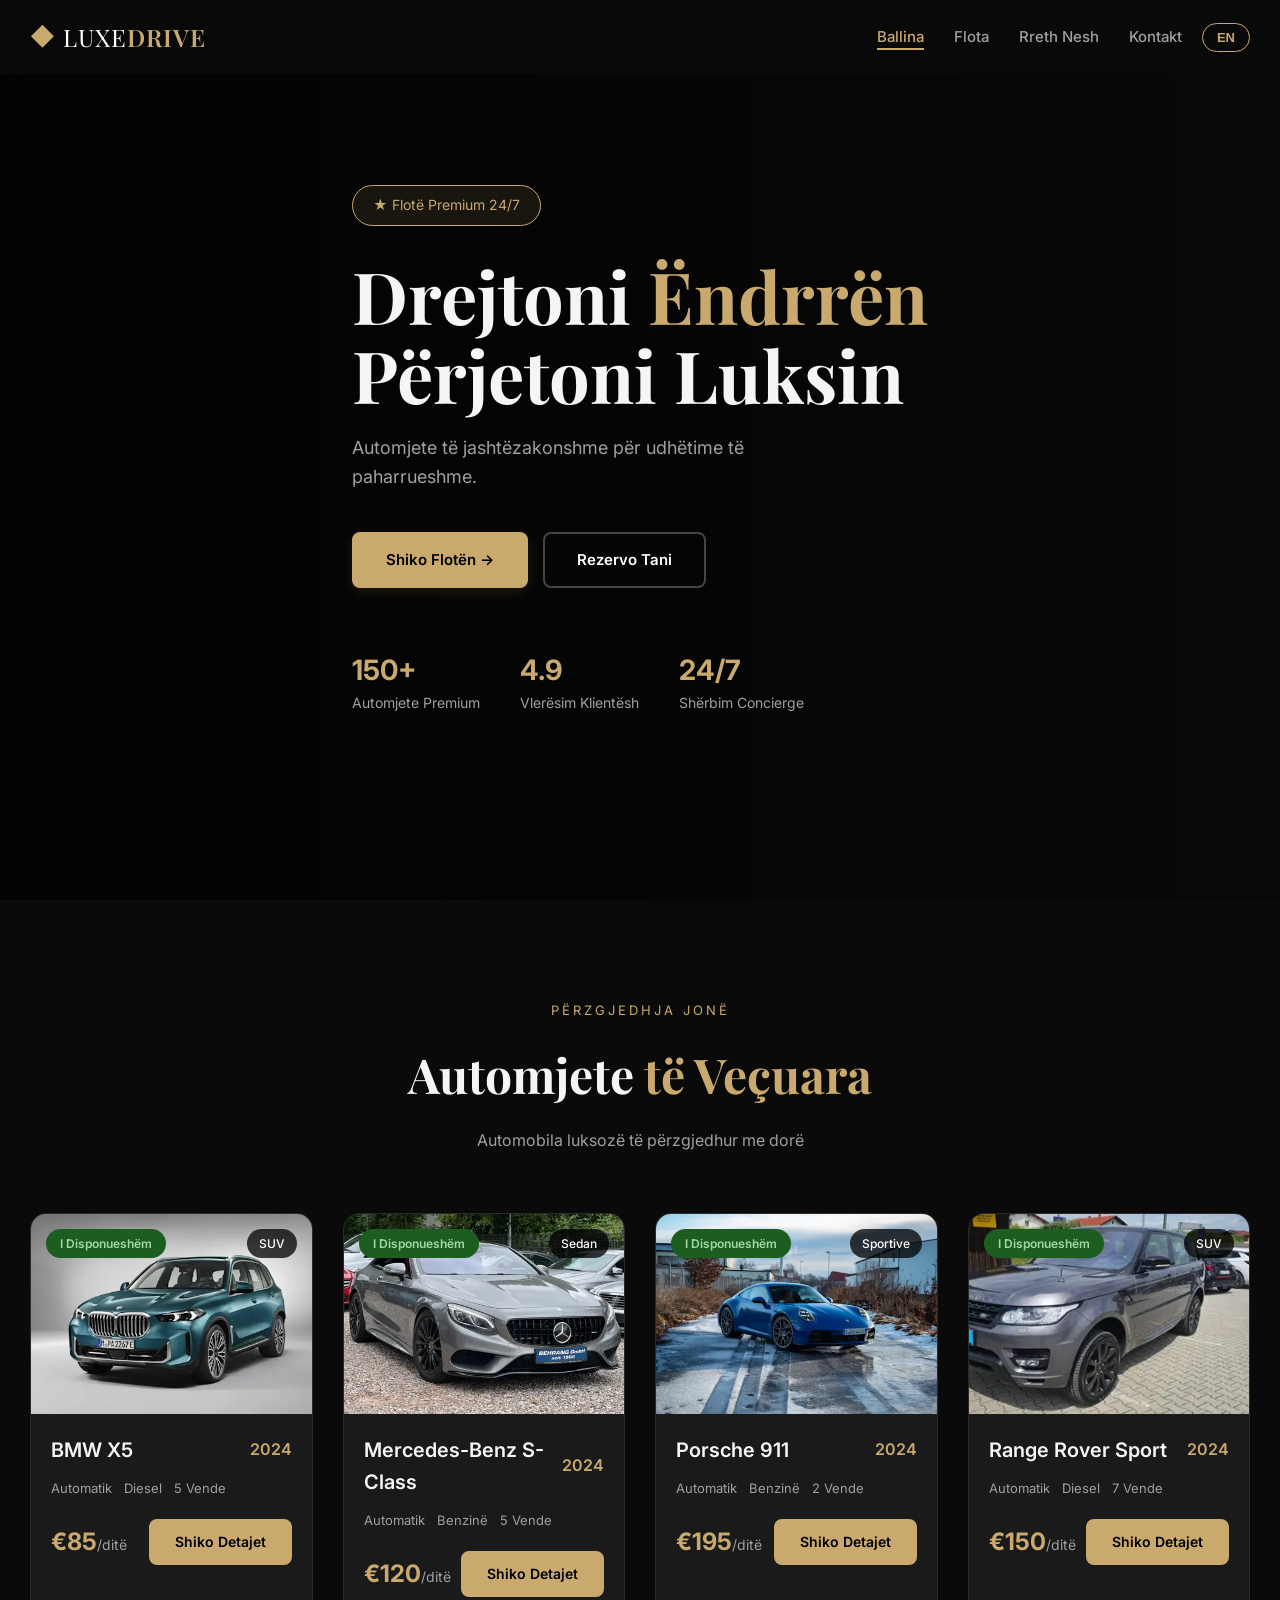
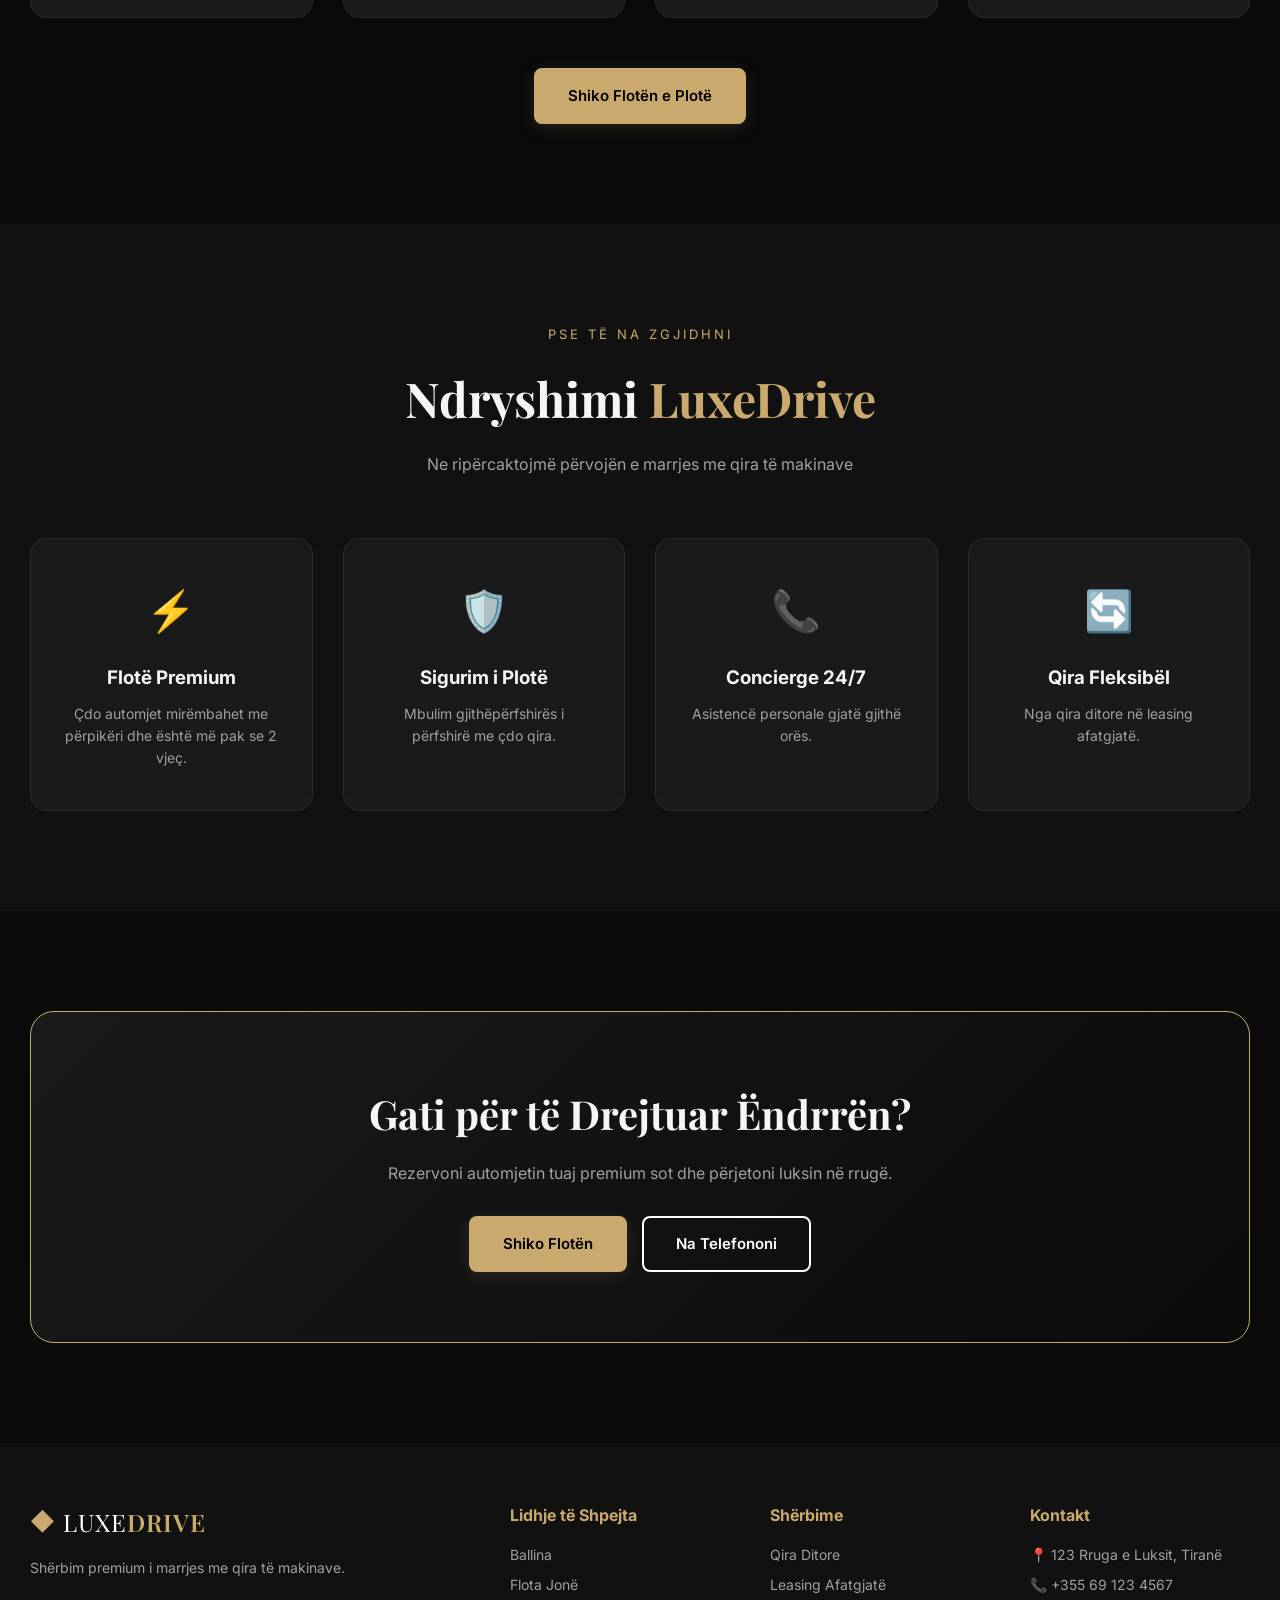
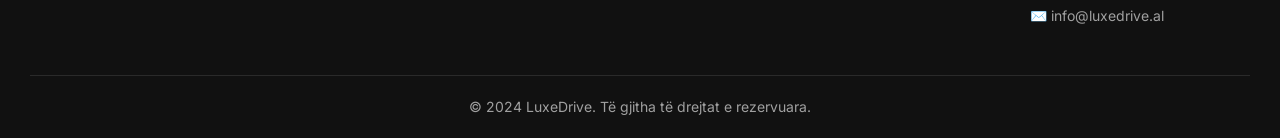
==== commit 0adf42c9: "Add files via upload" ====
--- a/index.html
+++ b/index.html
@@ -4,30 +4,19 @@
     <meta charset="UTF-8">
     <meta name="viewport" content="width=device-width, initial-scale=1.0">
     <meta name="description" content="Makina me qira luksoze - Makina premium për shoferë të zgjuar. Merr me qira BMW, Mercedes, Porsche dhe më shumë.">
-    <meta name="keywords" content="makina luksoze me qira, qira makine premium, BMW me qira, Mercedes me qira, Porsche me qira">
-    <meta property="og:title" content="Makina Luksoze me Qira | Automjete Premium">
-    <meta property="og:description" content="Përjetoni makinat më të mira me shërbimin tonë premium të qirasë.">
-    <meta property="og:type" content="website">
-    <meta property="og:image" content="https://images.unsplash.com/photo-1503376780353-7e6692767b70?w=1200">
-    <title data-i18n="siteTitle">Makina Luksoze me Qira | Automjete Premium</title>
+    <title>Makina Luksoze me Qira | Automjete Premium</title>
     <link rel="preconnect" href="https://fonts.googleapis.com">
     <link rel="preconnect" href="https://fonts.gstatic.com" crossorigin>
-    <link href="https://fonts.googleapis.com/css2?family=Playfair+Display:ital,wght@0,400;0,500;0,600;0,700;0,800;1,400&family=Inter:wght@300;400;500;600;700&family=DM+Sans:wght@400;500;600;700&display=swap" rel="stylesheet">
+    <link href="https://fonts.googleapis.com/css2?family=Playfair+Display:ital,wght@0,400;0,500;0,600;0,700;0,800;1,400&family=Inter:wght@300;400;500;600;700&display=swap" rel="stylesheet">
     <link rel="stylesheet" href="style.css">
-    <link rel="stylesheet" href="responsive.css">
 </head>
 <body>
-    <!-- Loader -->
     <div class="loader-wrapper" id="loaderWrapper">
         <div class="loader"><div class="loader-ring"></div><span class="loader-text">LUXURY</span></div>
     </div>
 
-    <!-- Back to Top -->
-    <button class="back-to-top" id="backToTop" aria-label="Kthehu lart">
-        <svg width="20" height="20" viewBox="0 0 24 24" fill="none" stroke="currentColor" stroke-width="2"><polyline points="18 15 12 9 6 15"></polyline></svg>
-    </button>
-
-    <!-- Navigation -->
+    <button class="back-to-top" id="backToTop">↑</button>
+
     <nav class="navbar" id="navbar">
         <div class="nav-container">
             <a href="index.html" class="nav-logo">
@@ -35,349 +24,196 @@
                 <span class="logo-text">LUXE<span class="logo-accent">DRIVE</span></span>
             </a>
             <ul class="nav-links" id="navLinks">
-                <li><a href="index.html" class="nav-link active" data-i18n="navHome">Ballina</a></li>
-                <li><a href="fleet.html" class="nav-link" data-i18n="navFleet">Flota</a></li>
-                <li><a href="#why-us" class="nav-link" data-i18n="navAbout">Rreth Nesh</a></li>
-                <li><a href="#contact" class="nav-link" data-i18n="navContact">Kontakt</a></li>
-            
-                <button id="langToggle" class="lang-toggle" aria-label="Ndrysho gjuhën">🇬🇧 EN</button>
-</ul>
-                <button class="hamburger" id="hamburger" aria-label="Menu"><span></span><span></span><span></span></button>
+                <li><a href="index.html" class="nav-link active">Ballina</a></li>
+                <li><a href="fleet.html" class="nav-link">Flota</a></li>
+                <li><a href="#why-us" class="nav-link">Rreth Nesh</a></li>
+                <li><a href="#contact" class="nav-link">Kontakt</a></li>
+            </ul>
+            <div class="nav-actions">
+                <button id="langToggle" class="lang-toggle">EN</button>
+                <button class="hamburger" id="hamburger"><span></span><span></span><span></span></button>
             </div>
         </div>
     </nav>
 
-    <!-- Hero Section -->
     <section class="hero" id="hero">
         <div class="hero-overlay"></div>
-        <div class="hero-bg" style="background-image: url('img/main.jpeg');"></div>
+        <div class="hero-bg" style="background-image: url('https://images.unsplash.com/photo-1503376780353-7e6692767b70?w=1920&q=80');"></div>
         <div class="hero-content">
-            <span class="hero-badge" data-i18n="heroBadge">★ Flotë Premium 24/7</span>
-            <h1 class="hero-title" data-i18n data-i18n-html="heroTitle">Drejtoni <span class="text-gold">Ëndrrën</span><br>Përjetoni Luksin</h1>
-            <p class="hero-subtitle" data-i18n="heroSub">Automjete të jashtëzakonshme për udhëtime të paharrueshme. Nga sedanët ekzekutivë tek SUV-të fuqishëm – udha juaj perfekte ju pret.</p>
+            <span class="hero-badge">★ Flotë Premium 24/7</span>
+            <h1 class="hero-title">Drejtoni <span class="text-gold">Ëndrrën</span><br>Përjetoni Luksin</h1>
+            <p class="hero-subtitle">Automjete të jashtëzakonshme për udhëtime të paharrueshme.</p>
             <div class="hero-buttons">
-                <a href="fleet.html" class="btn btn-primary" data-i18n="btnBrowse">
-                    Shiko Flotën
-                    <svg width="18" height="18" viewBox="0 0 24 24" fill="none" stroke="currentColor" stroke-width="2"><line x1="5" y1="12" x2="19" y2="12"></line><polyline points="12 5 19 12 12 19"></polyline></svg>
-                </a>
-                <a href="fleet.html#booking" class="btn btn-outline" data-i18n="btnReserve">Rezervo Tani</a>
+                <a href="fleet.html" class="btn btn-primary">Shiko Flotën →</a>
+                <a href="fleet.html" class="btn btn-outline">Rezervo Tani</a>
             </div>
             <div class="hero-stats">
-                <div class="hero-stat"><span class="stat-number">150+</span><span class="stat-label" data-i18n="statVehicles">Automjete Premium</span></div>
-                <div class="hero-stat"><span class="stat-number">4.9</span><span class="stat-label" data-i18n="statRating">Vlerësim Klientësh</span></div>
-                <div class="hero-stat"><span class="stat-number">24/7</span><span class="stat-label" data-i18n="statService">Shërbim Concierge</span></div>
-            </div>
-        </div>
-        <div class="hero-scroll">
-            <span data-i18n="scrollText">Lëviz</span>
-            <div class="scroll-line"></div>
-        </div>
-    </section>
-
-    <!-- Featured Cars -->
+                <div class="hero-stat"><span class="stat-number">150+</span><span class="stat-label">Automjete Premium</span></div>
+                <div class="hero-stat"><span class="stat-number">4.9</span><span class="stat-label">Vlerësim Klientësh</span></div>
+                <div class="hero-stat"><span class="stat-number">24/7</span><span class="stat-label">Shërbim Concierge</span></div>
+            </div>
+        </div>
+    </section>
+
     <section class="featured section-padding" id="featured">
         <div class="container">
             <div class="section-header">
-                <span class="section-tag" data-i18n="sectionFeaturedTag">Përzgjedhja Jonë</span>
-                <h2 class="section-title" data-i18n data-i18n-html="sectionFeaturedTitle">Automjete <span class="text-gold">të Veçuara</span></h2>
-                <p class="section-desc" data-i18n="sectionFeaturedDesc">Automobila luksozë të përzgjedhur me dorë, gati për udhëtimin tuaj të radhës</p>
+                <span class="section-tag">Përzgjedhja Jonë</span>
+                <h2 class="section-title">Automjete <span class="text-gold">të Veçuara</span></h2>
+                <p class="section-desc">Automobila luksozë të përzgjedhur me dorë</p>
             </div>
             <div class="featured-grid">
-                <!-- BMW X5 -->
-                <div class="car-card" data-brand="bmw" data-category="suv" data-transmission="automatic" data-fuel="diesel" data-seats="5" data-price="85" data-available="true">
-                    <div class="car-card-image">
-                        <img src="img/x5/1.webp" alt="BMW X5 SUV Luksoz" loading="lazy">
-                        <span class="car-badge available" data-i18n="badgeAvailable">I Disponueshëm</span>
+                <div class="car-card">
+                    <div class="car-card-image">
+                        <img src="img/x5/1.webp" alt="BMW X5">
+                        <span class="car-badge available">I Disponueshëm</span>
                         <span class="car-category">SUV</span>
                     </div>
                     <div class="car-card-body">
                         <div class="car-card-header"><h3>BMW X5</h3><span class="car-year">2024</span></div>
                         <div class="car-specs">
-                            <span class="spec" data-i18n="specAutomatic">Automatik</span>
-                            <span class="spec" data-i18n="specDiesel">Diesel</span>
-                            <span class="spec">5 <span data-i18n="specSeats">Vende</span></span>
+                            <span class="spec">Automatik</span>
+                            <span class="spec">Diesel</span>
+                            <span class="spec">5 Vende</span>
                         </div>
                         <div class="car-card-footer">
                             <span class="car-price">€85<span class="price-period">/ditë</span></span>
-                            <a href="car-details.html?id=bmw-x5" class="btn btn-sm btn-gold" data-i18n="btnViewDetails">Shiko Detajet</a>
-                        </div>
-                    </div>
-                </div>
-                <!-- Mercedes S-Class -->
-                <div class="car-card" data-brand="mercedes" data-category="sedan" data-transmission="automatic" data-fuel="petrol" data-seats="5" data-price="120" data-available="true">
-                    <div class="car-card-image">
-                        <img src="img/s-class/1.webp" alt="Mercedes-Benz S-Class Sedan Luksoz" loading="lazy">
-                        <span class="car-badge available" data-i18n="badgeAvailable">I Disponueshëm</span>
+                            <a href="car-details.html?id=bmw-x5" class="btn btn-sm btn-gold">Shiko Detajet</a>
+                        </div>
+                    </div>
+                </div>
+                <div class="car-card">
+                    <div class="car-card-image">
+                        <img src="img/s-class/1.webp" alt="Mercedes S-Class">
+                        <span class="car-badge available">I Disponueshëm</span>
                         <span class="car-category">Sedan</span>
                     </div>
                     <div class="car-card-body">
                         <div class="car-card-header"><h3>Mercedes-Benz S-Class</h3><span class="car-year">2024</span></div>
                         <div class="car-specs">
-                            <span class="spec" data-i18n="specAutomatic">Automatik</span>
-                            <span class="spec" data-i18n="specPetrol">Benzinë</span>
-                            <span class="spec">5 <span data-i18n="specSeats">Vende</span></span>
+                            <span class="spec">Automatik</span>
+                            <span class="spec">Benzinë</span>
+                            <span class="spec">5 Vende</span>
                         </div>
                         <div class="car-card-footer">
                             <span class="car-price">€120<span class="price-period">/ditë</span></span>
-                            <a href="car-details.html?id=mercedes-s-class" class="btn btn-sm btn-gold" data-i18n="btnViewDetails">Shiko Detajet</a>
-                        </div>
-                    </div>
-                </div>
-                <!-- Porsche 911 -->
-                <div class="car-card" data-brand="porsche" data-category="sports" data-transmission="automatic" data-fuel="petrol" data-seats="2" data-price="195" data-available="true">
-                    <div class="car-card-image">
-                        <img src="img/porche911/1.webp" alt="Porsche 911 Makinë Sportive" loading="lazy">
-                        <span class="car-badge available" data-i18n="badgeAvailable">I Disponueshëm</span>
+                            <a href="car-details.html?id=mercedes-s-class" class="btn btn-sm btn-gold">Shiko Detajet</a>
+                        </div>
+                    </div>
+                </div>
+                <div class="car-card">
+                    <div class="car-card-image">
+                        <img src="img/porche911/1.webp" alt="Porsche 911">
+                        <span class="car-badge available">I Disponueshëm</span>
                         <span class="car-category">Sportive</span>
                     </div>
                     <div class="car-card-body">
                         <div class="car-card-header"><h3>Porsche 911</h3><span class="car-year">2024</span></div>
                         <div class="car-specs">
-                            <span class="spec" data-i18n="specAutomatic">Automatik</span>
-                            <span class="spec" data-i18n="specPetrol">Benzinë</span>
-                            <span class="spec">2 <span data-i18n="specSeats">Vende</span></span>
+                            <span class="spec">Automatik</span>
+                            <span class="spec">Benzinë</span>
+                            <span class="spec">2 Vende</span>
                         </div>
                         <div class="car-card-footer">
                             <span class="car-price">€195<span class="price-period">/ditë</span></span>
-                            <a href="car-details.html?id=porsche-911" class="btn btn-sm btn-gold" data-i18n="btnViewDetails">Shiko Detajet</a>
-                        </div>
-                    </div>
-                </div>
-                <!-- Range Rover Sport -->
-                <div class="car-card" data-brand="land-rover" data-category="suv" data-transmission="automatic" data-fuel="diesel" data-seats="7" data-price="150" data-available="true">
-                    <div class="car-card-image">
-                        <img src="img/rangerover/1.webp" alt="Range Rover Sport SUV" loading="lazy">
-                        <span class="car-badge available" data-i18n="badgeAvailable">I Disponueshëm</span>
+                            <a href="car-details.html?id=porsche-911" class="btn btn-sm btn-gold">Shiko Detajet</a>
+                        </div>
+                    </div>
+                </div>
+                <div class="car-card">
+                    <div class="car-card-image">
+                        <img src="img/rangerover/1.webp" alt="Range Rover Sport">
+                        <span class="car-badge available">I Disponueshëm</span>
                         <span class="car-category">SUV</span>
                     </div>
                     <div class="car-card-body">
                         <div class="car-card-header"><h3>Range Rover Sport</h3><span class="car-year">2024</span></div>
                         <div class="car-specs">
-                            <span class="spec" data-i18n="specAutomatic">Automatik</span>
-                            <span class="spec" data-i18n="specDiesel">Diesel</span>
-                            <span class="spec">7 <span data-i18n="specSeats">Vende</span></span>
+                            <span class="spec">Automatik</span>
+                            <span class="spec">Diesel</span>
+                            <span class="spec">7 Vende</span>
                         </div>
                         <div class="car-card-footer">
                             <span class="car-price">€150<span class="price-period">/ditë</span></span>
-                            <a href="car-details.html?id=range-rover-sport" class="btn btn-sm btn-gold" data-i18n="btnViewDetails">Shiko Detajet</a>
+                            <a href="car-details.html?id=range-rover-sport" class="btn btn-sm btn-gold">Shiko Detajet</a>
                         </div>
                     </div>
                 </div>
             </div>
             <div class="section-cta">
-                <a href="fleet.html" class="btn btn-primary" data-i18n="btnViewFullFleet">Shiko Flotën e Plotë</a>
-            </div>
-        </div>
-    </section>
-
-    <!-- Why Choose Us -->
+                <a href="fleet.html" class="btn btn-primary">Shiko Flotën e Plotë</a>
+            </div>
+        </div>
+    </section>
+
     <section class="why-us section-padding bg-dark" id="why-us">
         <div class="container">
             <div class="section-header">
-                <span class="section-tag" data-i18n="whyUsTag">Pse të Na Zgjidhni</span>
-                <h2 class="section-title" data-i18n data-i18n-html="whyUsTitle">Ndryshimi <span class="text-gold">LuxeDrive</span></h2>
-                <p class="section-desc" data-i18n="whyUsDesc">Ne ripërcaktojmë përvojën e marrjes me qira të makinave me cilësi të pakompromis</p>
+                <span class="section-tag">Pse të Na Zgjidhni</span>
+                <h2 class="section-title">Ndryshimi <span class="text-gold">LuxeDrive</span></h2>
+                <p class="section-desc">Ne ripërcaktojmë përvojën e marrjes me qira të makinave</p>
             </div>
             <div class="features-grid">
                 <div class="feature-card">
-                    <div class="feature-icon">
-                        <svg width="32" height="32" viewBox="0 0 24 24" fill="none" stroke="#c9a96e" stroke-width="1.5"><polygon points="13 2 3 14 12 14 11 22 21 10 12 10 13 2"></polygon></svg>
-                    </div>
-                    <h3 data-i18n="featureFleetTitle">Flotë Premium</h3>
-                    <p data-i18n="featureFleetDesc">Çdo automjet mirëmbahet me përpikëri dhe është më pak se 2 vjeç, duke siguruar performancë dhe luks maksimal.</p>
-                </div>
-                <div class="feature-card">
-                    <div class="feature-icon">
-                        <svg width="32" height="32" viewBox="0 0 24 24" fill="none" stroke="#c9a96e" stroke-width="1.5"><path d="M12 22s8-4 8-10V5l-8-3-8 3v7c0 6 8 10 8 10z"></path></svg>
-                    </div>
-                    <h3 data-i18n="featureInsuranceTitle">Sigurim i Plotë</h3>
-                    <p data-i18n="featureInsuranceDesc">Mbulim gjithëpërfshirës i përfshirë me çdo qira. Udhëtoni me paqe të plotë mendore.</p>
-                </div>
-                <div class="feature-card">
-                    <div class="feature-icon">
-                        <svg width="32" height="32" viewBox="0 0 24 24" fill="none" stroke="#c9a96e" stroke-width="1.5"><circle cx="12" cy="12" r="10"></circle><polyline points="12 6 12 12 16 14"></polyline></svg>
-                    </div>
-                    <h3 data-i18n="featureConciergeTitle">Concierge 24/7</h3>
-                    <p data-i18n="featureConciergeDesc">Asistencë personale gjatë gjithë orës. Jemi këtu kurdo që të keni nevojë, ditë apo natë.</p>
-                </div>
-                <div class="feature-card">
-                    <div class="feature-icon">
-                        <svg width="32" height="32" viewBox="0 0 24 24" fill="none" stroke="#c9a96e" stroke-width="1.5"><rect x="1" y="3" width="15" height="13"></rect><polygon points="23 7 16 12 23 17 23 7"></polygon></svg>
-                    </div>
-                    <h3 data-i18n="featureFlexibleTitle">Qira Fleksibël</h3>
-                    <p data-i18n="featureFlexibleDesc">Nga qira ditore në leasing afatgjatë. Plane të përshtatura për çdo nevojë tuajën.</p>
-                </div>
-            </div>
-        </div>
-    </section>
-
-    <!-- Rental Process -->
-    <section class="process section-padding" id="process">
-        <div class="container">
-            <div class="section-header">
-                <span class="section-tag" data-i18n="processTag">Si Funksionon</span>
-                <h2 class="section-title" data-i18n data-i18n-html="processTitle">Procesi i <span class="text-gold">Qirasë</span></h2>
-                <p class="section-desc" data-i18n="processDesc">Katër hapa të thjeshtë për të hipur pas timonit të makinës suaj të ëndrrave</p>
-            </div>
-            <div class="process-steps">
-                <div class="step">
-                    <div class="step-number">01</div>
-                    <div class="step-content">
-                        <h3 data-i18n="step1Title">Shfletoni & Zgjidhni</h3>
-                        <p data-i18n="step1Desc">Eksploroni flotën tonë të kuruar dhe zgjidhni automjetin e përsosur për udhëtimin tuaj.</p>
-                    </div>
-                    <div class="step-line"></div>
-                </div>
-                <div class="step">
-                    <div class="step-number">02</div>
-                    <div class="step-content">
-                        <h3 data-i18n="step2Title">Rezervoni Online</h3>
-                        <p data-i18n="step2Desc">Rezervoni makinën tuaj në minuta me sistemin tonë të thjeshtëzuar të rezervimit.</p>
-                    </div>
-                    <div class="step-line"></div>
-                </div>
-                <div class="step">
-                    <div class="step-number">03</div>
-                    <div class="step-content">
-                        <h3 data-i18n="step3Title">Merrni Makinën</h3>
-                        <p data-i18n="step3Desc">Tërhiqeni automjetin në vendndodhjen tuaj të zgjedhur ose kemi dërgesë tek ju.</p>
-                    </div>
-                    <div class="step-line"></div>
-                </div>
-                <div class="step">
-                    <div class="step-number">04</div>
-                    <div class="step-content">
-                        <h3 data-i18n="step4Title">Shijoni Udhëtimin</h3>
-                        <p data-i18n="step4Desc">Përjetoni emocionin e drejtimit të një automobili të klasit botëror. Kthejeni kur të mbaroni.</p>
-                    </div>
-                </div>
-            </div>
-        </div>
-    </section>
-
-    <!-- Customer Reviews -->
-    <section class="reviews section-padding bg-dark" id="reviews">
-        <div class="container">
-            <div class="section-header">
-                <span class="section-tag" data-i18n="reviewsTag">Dëshmi</span>
-                <h2 class="section-title" data-i18n data-i18n-html="reviewsTitle">Çfarë Thonë <span class="text-gold">Klientët</span></h2>
-            </div>
-            <div class="reviews-grid">
-                <div class="review-card">
-                    <div class="review-stars">★★★★★</div>
-                    <p class="review-text" data-i18n="review1Text">"Shërbim i jashtëzakonshëm nga fillimi në fund. BMW X5 ishte i papërlyer dhe ecte si ëndërr. Do të marr sërish me qira."</p>
-                    <div class="review-author">
-                        <div class="review-avatar">JD</div>
-                        <div>
-                            <strong>James Donovan</strong>
-                            <span data-i18n="review1Role">Ekzekutiv Biznesi</span>
-                        </div>
-                    </div>
-                </div>
-                <div class="review-card">
-                    <div class="review-stars">★★★★★</div>
-                    <p class="review-text" data-i18n="review2Text">"Ekipi i concierge shkoi përtej pritshmërive. E dorëzuan Porsche në hotelin tim në orën 6 të mëngjesit. Shërbim me të vërtetë i klasit botëror."</p>
-                    <div class="review-author">
-                        <div class="review-avatar">SR</div>
-                        <div>
-                            <strong>Sarah Reynolds</strong>
-                            <span data-i18n="review2Role">Blogere Udhëtimesh</span>
-                        </div>
-                    </div>
-                </div>
-                <div class="review-card">
-                    <div class="review-stars">★★★★★</div>
-                    <p class="review-text" data-i18n="review3Text">"Përvoja më e mirë e marrjes me qira të makinës që kam pasur ndonjëherë. Range Rover ishte i pastër dhe procesi i rezervimit ishte pa probleme."</p>
-                    <div class="review-author">
-                        <div class="review-avatar">MK</div>
-                        <div>
-                            <strong>Michael Kwan</strong>
-                            <span data-i18n="review3Role">Sipërmarrës</span>
-                        </div>
-                    </div>
-                </div>
-            </div>
-        </div>
-    </section>
-
-    <!-- FAQ Preview -->
-    <section class="faq-preview section-padding" id="faq">
-        <div class="container">
-            <div class="section-header">
-                <span class="section-tag">FAQ</span>
-                <h2 class="section-title" data-i18n data-i18n-html="faqTitle">Pyetje të <span class="text-gold">Shpeshta</span></h2>
-            </div>
-            <div class="faq-list">
-                <div class="faq-item">
-                    <button class="faq-question" aria-expanded="false">
-                        <span data-i18n="faq1Q">Çfarë dokumentesh më duhen për të marrë një makinë me qira?</span>
-                        <svg width="20" height="20" viewBox="0 0 24 24" fill="none" stroke="currentColor" stroke-width="2"><polyline points="6 9 12 15 18 9"></polyline></svg>
-                    </button>
-                    <div class="faq-answer"><p data-i18n="faq1A">Një patentë shoferi të vlefshme, pasaportë ose kartë identiteti, dhe një kartë krediti në emrin e shoferit. Vizitorët ndërkombëtarë mund të kenë nevojë për një Leje Ndërkombëtare Drejtimi.</p></div>
-                </div>
-                <div class="faq-item">
-                    <button class="faq-question" aria-expanded="false">
-                        <span data-i18n="faq2Q">A përfshihet sigurimi në çmimin e qirasë?</span>
-                        <svg width="20" height="20" viewBox="0 0 24 24" fill="none" stroke="currentColor" stroke-width="2"><polyline points="6 9 12 15 18 9"></polyline></svg>
-                    </button>
-                    <div class="faq-answer"><p data-i18n="faq2A">Po, sigurimi gjithëpërfshirës përfshihet me çdo qira. Opsione shtesë mbulimi janë në dispozicion gjatë përfundimit të rezervimit.</p></div>
-                </div>
-                <div class="faq-item">
-                    <button class="faq-question" aria-expanded="false">
-                        <span data-i18n="faq3Q">A mund të ma dorëzoni makinën në vendndodhjen time?</span>
-                        <svg width="20" height="20" viewBox="0 0 24 24" fill="none" stroke="currentColor" stroke-width="2"><polyline points="6 9 12 15 18 9"></polyline></svg>
-                    </button>
-                    <div class="faq-answer"><p data-i18n="faq3A">Sigurisht. Ne ofrojmë dërgesë falas brenda kufijve të qytetit dhe mund të organizojmë dërgesë në aeroporte, hotele ose rezidenca private.</p></div>
-                </div>
-            </div>
-        </div>
-    </section>
-
-    <!-- CTA Section -->
+                    <div class="feature-icon">⚡</div>
+                    <h3>Flotë Premium</h3>
+                    <p>Çdo automjet mirëmbahet me përpikëri dhe është më pak se 2 vjeç.</p>
+                </div>
+                <div class="feature-card">
+                    <div class="feature-icon">🛡️</div>
+                    <h3>Sigurim i Plotë</h3>
+                    <p>Mbulim gjithëpërfshirës i përfshirë me çdo qira.</p>
+                </div>
+                <div class="feature-card">
+                    <div class="feature-icon">📞</div>
+                    <h3>Concierge 24/7</h3>
+                    <p>Asistencë personale gjatë gjithë orës.</p>
+                </div>
+                <div class="feature-card">
+                    <div class="feature-icon">🔄</div>
+                    <h3>Qira Fleksibël</h3>
+                    <p>Nga qira ditore në leasing afatgjatë.</p>
+                </div>
+            </div>
+        </div>
+    </section>
+
     <section class="cta section-padding" id="contact">
         <div class="container">
             <div class="cta-card">
-                <h2 data-i18n="ctaTitle">Gati për të Drejtuar Ëndrrën?</h2>
-                <p data-i18n="ctaDesc">Rezervoni automjetin tuaj premium sot dhe përjetoni luksin në rrugë.</p>
+                <h2>Gati për të Drejtuar Ëndrrën?</h2>
+                <p>Rezervoni automjetin tuaj premium sot dhe përjetoni luksin në rrugë.</p>
                 <div class="cta-buttons">
-                    <a href="fleet.html" class="btn btn-primary" data-i18n="btnBrowse">Shiko Flotën</a>
-                    <a href="tel:+355123456789" class="btn btn-outline-white" data-i18n="btnCallUs">Na Telefononi</a>
-                </div>
-            </div>
-        </div>
-    </section>
-
-    <!-- Footer -->
+                    <a href="fleet.html" class="btn btn-primary">Shiko Flotën</a>
+                    <a href="tel:+355691234567" class="btn btn-outline-white">Na Telefononi</a>
+                </div>
+            </div>
+        </div>
+    </section>
+
     <footer class="footer">
         <div class="container">
             <div class="footer-grid">
                 <div class="footer-brand">
-                    <a href="index.html" class="nav-logo">
-                        <span class="logo-icon">◆</span>
-                        <span class="logo-text">LUXE<span class="logo-accent">DRIVE</span></span>
-                    </a>
-                    <p data-i18n="footerBrandDesc">Shërbim premium i marrjes me qira të makinave që ofron përzgjedhjen më të mirë të automjeteve luksoze për shoferët e zgjuar në të gjithë botën.</p>
+                    <a href="index.html" class="nav-logo"><span class="logo-icon">◆</span><span class="logo-text">LUXE<span class="logo-accent">DRIVE</span></span></a>
+                    <p>Shërbim premium i marrjes me qira të makinave.</p>
                 </div>
                 <div class="footer-links">
-                    <h4 data-i18n="footerQuickLinks">Lidhje të Shpejta</h4>
+                    <h4>Lidhje të Shpejta</h4>
                     <ul>
-                        <li><a href="index.html" data-i18n="navHome">Ballina</a></li>
-                        <li><a href="fleet.html" data-i18n="navFleet">Flota Jonë</a></li>
-                        <li><a href="#why-us" data-i18n="navAbout">Rreth Nesh</a></li>
-                        <li><a href="#contact" data-i18n="navContact">Kontakt</a></li>
+                        <li><a href="index.html">Ballina</a></li>
+                        <li><a href="fleet.html">Flota Jonë</a></li>
                     </ul>
                 </div>
                 <div class="footer-links">
-                    <h4 data-i18n="footerServices">Shërbime</h4>
+                    <h4>Shërbime</h4>
                     <ul>
-                        <li><a href="#" data-i18n="footerDailyRental">Qira Ditore</a></li>
-                        <li><a href="#" data-i18n="footerLeasing">Leasing Afatgjatë</a></li>
-                        <li><a href="#" data-i18n="footerAirport">Transfer Aeroporti</a></li>
-                        <li><a href="#" data-i18n="footerChauffeur">Shërbim Shoferi</a></li>
+                        <li><a href="#">Qira Ditore</a></li>
+                        <li><a href="#">Leasing Afatgjatë</a></li>
                     </ul>
                 </div>
                 <div class="footer-contact">
-                    <h4 data-i18n="footerContactTitle">Kontakt</h4>
+                    <h4>Kontakt</h4>
                     <ul>
                         <li>📍 123 Rruga e Luksit, Tiranë</li>
                         <li>📞 +355 69 123 4567</li>
@@ -386,16 +222,11 @@
                 </div>
             </div>
             <div class="footer-bottom">
-                <p>&copy; 2024 LuxeDrive. Të gjitha të drejtat e rezervuara.</p>
-                <div class="footer-legal">
-                    <a href="#" data-i18n="footerPrivacy">Politika e Privatësisë</a>
-                    <a href="#" data-i18n="footerTerms">Kushtet e Shërbimit</a>
-                </div>
+                <p>© 2024 LuxeDrive. Të gjitha të drejtat e rezervuara.</p>
             </div>
         </div>
     </footer>
 
     <script src="main.js"></script>
-    <script src="lang.js"></script>
 </body>
 </html>
--- a/style.css
+++ b/style.css
@@ -9,19 +9,12 @@
     --text-secondary: #a0a0a0;
     --border-color: #2a2a2a;
     --font-heading: 'Playfair Display', serif;
-    --font-body: 'Inter', 'DM Sans', sans-serif;
+    --font-body: 'Inter', sans-serif;
     --shadow-gold: 0 4px 15px rgba(201,169,110,0.15);
 }
 
 * { margin: 0; padding: 0; box-sizing: border-box; }
-
-/* PARANDALO DOUBLE-CLICK ZOOM NË TË GJITHË FAQEN */
-html {
-    scroll-behavior: smooth;
-    touch-action: manipulation;
-    -ms-touch-action: manipulation;
-}
-
+html { scroll-behavior: smooth; }
 body {
     font-family: var(--font-body);
     background: var(--dark-bg);
@@ -29,30 +22,6 @@
     line-height: 1.6;
     overflow-x: hidden;
     -webkit-font-smoothing: antialiased;
-    /* Parandalo zoom në double-tap */
-    touch-action: manipulation;
-    -ms-touch-action: manipulation;
-}
-
-/* Parandalo user-select në butona dhe elemente interaktive */
-button, a, .btn, .car-card, .gallery-thumb, .gallery-dot, .extra-item, label {
-    -webkit-user-select: none;
-    -moz-user-select: none;
-    -ms-user-select: none;
-    user-select: none;
-}
-
-/* Parandalo zoom në inpute në pajisje mobile */
-input, select, textarea {
-    font-size: 16px; /* Parandalon zoom-in automatik në iOS */
-    touch-action: manipulation;
-    -ms-touch-action: manipulation;
-}
-
-@media screen and (max-width: 768px) {
-    input, select, textarea {
-        font-size: 16px !important; /* Parandalon zoom-in në mobile */
-    }
 }
 
 /* Loader */
@@ -75,1349 +44,123 @@
     position: fixed; bottom: 30px; right: 30px; width: 45px; height: 45px;
     background: var(--gold); color: #000; border: none; border-radius: 50%;
     cursor: pointer; opacity: 0; visibility: hidden; transition: all 0.3s; z-index: 999;
-    display: flex; align-items: center; justify-content: center; box-shadow: var(--shadow-gold);
+    display: flex; align-items: center; justify-content: center; box-shadow: var(--shadow-gold); font-size: 20px;
 }
 .back-to-top:hover { background: var(--gold-light); transform: translateY(-2px); }
 .back-to-top.visible { opacity: 1; visibility: visible; }
 
-/* ==================== NAVBAR I RIPARUAR ==================== */
+/* Navbar */
 .navbar {
-    position: fixed;
-    top: 0;
-    left: 0;
-    width: 100%;
-    z-index: 1000;
-    background: rgba(10, 10, 10, 0.98);
-    backdrop-filter: blur(10px);
-    -webkit-backdrop-filter: blur(10px);
-    padding: 0;
-    transition: all 0.3s ease;
-    border-bottom: 1px solid rgba(255, 255, 255, 0.05);
+    position: fixed; top: 0; left: 0; width: 100%; z-index: 1000;
+    padding: 18px 0; transition: all 0.3s ease; background: rgba(10,10,10,0.95);
 }
-
-.navbar.scrolled {
-    background: rgba(10, 10, 10, 0.98);
-    box-shadow: 0 4px 30px rgba(0, 0, 0, 0.8);
-    border-bottom: 1px solid rgba(201, 169, 110, 0.15);
-}
-
-.nav-container {
-    max-width: 1300px;
-    margin: 0 auto;
-    padding: 0 30px;
-    display: flex;
-    align-items: center;
-    justify-content: space-between;
-    height: 70px;
-}
-
-.nav-logo {
-    display: flex;
-    align-items: center;
-    gap: 8px;
-    text-decoration: none;
-    z-index: 2;
-    flex-shrink: 0;
-}
-
-.logo-icon {
-    color: var(--gold);
-    font-size: 22px;
-}
-
-.logo-text {
-    font-family: var(--font-heading);
-    font-size: 22px;
-    color: #fff;
-    letter-spacing: 1px;
-}
-
-.logo-accent {
-    color: var(--gold);
-    font-weight: 600;
-}
-
-/* Navigation links */
-.nav-links {
-    display: flex;
-    list-style: none;
-    gap: 30px;
-    align-items: center;
-    margin: 0;
-    padding: 0;
-    height: 100%;
-}
-
-.nav-link {
-    color: var(--text-secondary);
-    text-decoration: none;
-    font-weight: 500;
-    font-size: 14px;
-    transition: color 0.3s;
-    position: relative;
-    padding: 8px 0;
-}
-
-.nav-link::after {
-    content: '';
-    position: absolute;
-    bottom: 0;
-    left: 0;
-    width: 0;
-    height: 2px;
-    background: var(--gold);
-    transition: width 0.3s;
-}
-
-.nav-link:hover,
-.nav-link.active {
-    color: var(--gold);
-}
-
-.nav-link:hover::after,
-.nav-link.active::after {
-    width: 100%;
-}
-
-/* Veprimet në navbar */
-.nav-actions {
-    display: flex;
-    align-items: center;
-    gap: 12px;
-    flex-shrink: 0;
-}
-
-/* Language toggle */
-.lang-toggle {
-    background: transparent;
-    border: 1px solid rgba(201, 169, 110, 0.4);
-    color: var(--gold);
-    padding: 6px 14px;
-    border-radius: 20px;
-    cursor: pointer;
-    font-weight: 600;
-    font-size: 12px;
-    transition: all 0.3s;
-    white-space: nowrap;
-    height: 34px;
-    display: flex;
-    align-items: center;
-}
-
-.lang-toggle:hover {
-    background: var(--gold);
-    color: #000;
-    border-color: var(--gold);
-}
-
-/* Hamburger */
-.hamburger {
-    display: none;
-    flex-direction: column;
-    gap: 5px;
-    background: none;
-    border: none;
-    cursor: pointer;
-    z-index: 2;
-    padding: 8px;
-    height: 40px;
-    width: 40px;
-    align-items: center;
-    justify-content: center;
-}
-
-.hamburger span {
-    width: 24px;
-    height: 2px;
-    background: #fff;
-    transition: 0.3s;
-    display: block;
-}
-
-/* Animacioni i hamburgerit kur është aktiv */
-.nav-links.active ~ .hamburger span:nth-child(1) {
-    transform: rotate(45deg) translate(5px, 5px);
-}
-
-.nav-links.active ~ .hamburger span:nth-child(2) {
-    opacity: 0;
-}
-
-.nav-links.active ~ .hamburger span:nth-child(3) {
-    transform: rotate(-45deg) translate(5px, -5px);
-}
-
-/* Mobile navigation */
-@media (max-width: 768px) {
-    .nav-links {
-        position: fixed;
-        top: 0;
-        left: 0;
-        width: 100%;
-        height: 100vh;
-        background: rgba(10, 10, 10, 0.98);
-        backdrop-filter: blur(15px);
-        -webkit-backdrop-filter: blur(15px);
-        flex-direction: column;
-        justify-content: center;
-        align-items: center;
-        gap: 30px;
-        margin: 0;
-        padding: 0;
-        transform: translateX(100%);
-        transition: transform 0.4s cubic-bezier(0.4, 0, 0.2, 1);
-        z-index: 1;
-    }
-
-    .nav-links.active {
-        transform: translateX(0);
-    }
-
-    .hamburger {
-        display: flex;
-    }
-
-    .nav-link {
-        font-size: 20px;
-    }
-
-    .lang-toggle {
-        margin-top: 20px;
-    }
-}
+.navbar.scrolled { padding: 12px 0; box-shadow: 0 4px 20px rgba(0,0,0,0.6); }
+.nav-container { max-width: 1300px; margin: 0 auto; padding: 0 30px; display: flex; align-items: center; justify-content: space-between; }
+.nav-logo { display: flex; align-items: center; gap: 8px; text-decoration: none; z-index: 2; }
+.logo-icon { color: var(--gold); font-size: 24px; }
+.logo-text { font-family: var(--font-heading); font-size: 24px; color: #fff; letter-spacing: 1px; }
+.logo-accent { color: var(--gold); font-weight: 600; }
+.nav-links { display: flex; list-style: none; gap: 30px; align-items: center; margin-left: auto; margin-right: 20px; }
+.nav-link { color: var(--text-secondary); text-decoration: none; font-weight: 500; font-size: 15px; transition: color 0.3s; position: relative; }
+.nav-link::after { content: ''; position: absolute; bottom: -4px; left: 0; width: 0; height: 2px; background: var(--gold); transition: width 0.3s; }
+.nav-link:hover, .nav-link.active { color: var(--gold); }
+.nav-link:hover::after, .nav-link.active::after { width: 100%; }
+.nav-actions { display: flex; align-items: center; gap: 12px; }
+.lang-toggle { background: transparent; border: 1px solid var(--gold); color: var(--gold); padding: 6px 14px; border-radius: 20px; cursor: pointer; font-weight: 600; font-size: 13px; transition: all 0.3s; }
+.lang-toggle:hover { background: var(--gold); color: #000; }
+.hamburger { display: none; flex-direction: column; gap: 5px; background: none; border: none; cursor: pointer; z-index: 2; padding: 5px; }
+.hamburger span { width: 25px; height: 2px; background: #fff; transition: 0.3s; display: block; }
 
 /* Hero */
-.hero {
-    height: 100vh;
-    min-height: 700px;
-    position: relative;
-    display: flex;
-    align-items: center;
-    overflow: hidden;
-    margin-top: 0;
-    padding-top: 70px;
-}
-
-.hero-bg {
-    position: absolute;
-    top: 0;
-    left: 0;
-    width: 100%;
-    height: 100%;
-    background-size: cover;
-    background-position: center;
-    transform: scale(1.1);
-    transition: transform 6s ease;
-}
-
-.hero:hover .hero-bg {
-    transform: scale(1);
-}
-
-.hero-overlay {
-    position: absolute;
-    top: 0;
-    left: 0;
-    width: 100%;
-    height: 100%;
-    background: linear-gradient(to right, rgba(0, 0, 0, 0.85) 0%, rgba(0, 0, 0, 0.3) 100%);
-}
-
-.hero-content {
-    position: relative;
-    max-width: 1300px;
-    margin: 0 auto;
-    padding: 0 30px;
-    z-index: 2;
-}
-
-.hero-badge {
-    display: inline-block;
-    background: rgba(201, 169, 110, 0.1);
-    border: 1px solid var(--gold);
-    color: var(--gold);
-    padding: 8px 20px;
-    border-radius: 50px;
-    font-size: 14px;
-    margin-bottom: 30px;
-}
-
-.hero-title {
-    font-family: var(--font-heading);
-    font-size: clamp(40px, 8vw, 72px);
-    line-height: 1.1;
-    margin-bottom: 20px;
-}
-
+.hero { height: 100vh; min-height: 700px; position: relative; display: flex; align-items: center; overflow: hidden; }
+.hero-bg { position: absolute; top: 0; left: 0; width: 100%; height: 100%; background-size: cover; background-position: center; transform: scale(1.1); transition: transform 6s ease; }
+.hero:hover .hero-bg { transform: scale(1); }
+.hero-overlay { position: absolute; top: 0; left: 0; width: 100%; height: 100%; background: linear-gradient(to right, rgba(0,0,0,0.8) 0%, rgba(0,0,0,0.2) 100%); }
+.hero-content { position: relative; max-width: 1300px; margin: 0 auto; padding: 0 30px; z-index: 2; }
+.hero-badge { display: inline-block; background: rgba(201,169,110,0.1); border: 1px solid var(--gold); color: var(--gold); padding: 8px 20px; border-radius: 50px; font-size: 14px; margin-bottom: 30px; }
+.hero-title { font-family: var(--font-heading); font-size: clamp(40px, 8vw, 72px); line-height: 1.1; margin-bottom: 20px; }
 .text-gold { color: var(--gold); }
-
-.hero-subtitle {
-    font-size: 18px;
-    color: var(--text-secondary);
-    max-width: 500px;
-    margin-bottom: 40px;
-}
-
-.hero-buttons {
-    display: flex;
-    gap: 15px;
-    flex-wrap: wrap;
-}
-
-.hero-stats {
-    display: flex;
-    gap: 40px;
-    margin-top: 60px;
-}
-
-.hero-stat {
-    display: flex;
-    flex-direction: column;
-}
-
-.stat-number {
-    font-size: 28px;
-    font-weight: 700;
-    color: var(--gold);
-}
-
-.stat-label {
-    color: var(--text-secondary);
-    font-size: 14px;
-}
-
-.hero-scroll {
-    position: absolute;
-    bottom: 30px;
-    left: 50%;
-    transform: translateX(-50%);
-    display: flex;
-    flex-direction: column;
-    align-items: center;
-    gap: 10px;
-    color: var(--text-secondary);
-}
+.hero-subtitle { font-size: 18px; color: var(--text-secondary); max-width: 500px; margin-bottom: 40px; }
+.hero-buttons { display: flex; gap: 15px; flex-wrap: wrap; }
+.hero-stats { display: flex; gap: 40px; margin-top: 60px; }
+.hero-stat { display: flex; flex-direction: column; }
+.stat-number { font-size: 28px; font-weight: 700; color: var(--gold); }
+.stat-label { color: var(--text-secondary); font-size: 14px; }
 
 /* Buttons */
-.btn {
-    display: inline-flex;
-    align-items: center;
-    gap: 8px;
-    padding: 14px 32px;
-    border: 2px solid transparent;
-    font-weight: 600;
-    cursor: pointer;
-    transition: all 0.3s;
-    text-decoration: none;
-    font-size: 15px;
-    border-radius: 8px;
-    letter-spacing: 0.3px;
-    user-select: none;
-}
+.btn { display: inline-flex; align-items: center; gap: 8px; padding: 14px 32px; border: 2px solid transparent; font-weight: 600; cursor: pointer; transition: all 0.3s; text-decoration: none; font-size: 15px; border-radius: 8px; }
+.btn-primary { background: var(--gold); color: #000; border-color: var(--gold); box-shadow: var(--shadow-gold); }
+.btn-primary:hover { background: var(--gold-light); border-color: var(--gold-light); transform: translateY(-2px); }
+.btn-outline { background: transparent; color: #fff; border-color: rgba(255,255,255,0.25); }
+.btn-outline:hover { border-color: var(--gold); color: var(--gold); }
+.btn-outline-white { border-color: #fff; color: #fff; }
+.btn-gold { background: var(--gold); color: #000; border-color: var(--gold); padding: 10px 24px; font-size: 14px; font-weight: 600; }
+.btn-gold:hover { background: var(--gold-light); }
+.btn-sm { padding: 10px 24px; font-size: 14px; }
 
-.btn-primary {
-    background: var(--gold);
-    color: #000;
-    border-color: var(--gold);
-    box-shadow: var(--shadow-gold);
-}
+/* Sections */
+.section-padding { padding: 100px 0; }
+.container { max-width: 1300px; margin: 0 auto; padding: 0 30px; }
+.section-header { text-align: center; margin-bottom: 60px; }
+.section-tag { text-transform: uppercase; letter-spacing: 3px; color: var(--gold); font-size: 13px; margin-bottom: 15px; display: block; }
+.section-title { font-family: var(--font-heading); font-size: clamp(36px, 6vw, 48px); margin-bottom: 15px; }
+.section-desc { color: var(--text-secondary); max-width: 600px; margin: 0 auto; }
+.bg-dark { background: var(--dark-surface); }
+.section-cta { text-align: center; margin-top: 50px; }
 
-.btn-primary:hover {
-    background: var(--gold-light);
-    border-color: var(--gold-light);
-    transform: translateY(-2px);
-    box-shadow: 0 8px 25px rgba(201, 169, 110, 0.3);
-}
+/* Car Cards */
+.featured-grid { display: grid; grid-template-columns: repeat(auto-fill, minmax(280px, 1fr)); gap: 30px; }
+.car-card { background: var(--dark-card); border: 1px solid var(--border-color); border-radius: 16px; overflow: hidden; transition: transform 0.3s, border-color 0.3s, box-shadow 0.3s; }
+.car-card:hover { transform: translateY(-8px); border-color: var(--gold); box-shadow: 0 20px 40px rgba(0,0,0,0.5); }
+.car-card-image { position: relative; height: 200px; overflow: hidden; }
+.car-card-image img { width: 100%; height: 100%; object-fit: cover; transition: transform 0.6s; }
+.car-card:hover .car-card-image img { transform: scale(1.05); }
+.car-badge { position: absolute; top: 15px; left: 15px; padding: 5px 14px; border-radius: 20px; font-size: 12px; font-weight: 600; z-index: 2; }
+.car-badge.available { background: #1b5e20; color: #a5d6a7; }
+.car-category { position: absolute; top: 15px; right: 15px; background: rgba(0,0,0,0.75); color: #fff; padding: 5px 12px; border-radius: 20px; font-size: 12px; font-weight: 500; z-index: 2; }
+.car-card-body { padding: 20px; display: flex; flex-direction: column; }
+.car-card-header { display: flex; justify-content: space-between; align-items: center; margin-bottom: 12px; }
+.car-card-header h3 { font-size: 20px; font-weight: 600; }
+.car-year { color: var(--gold); font-weight: 600; }
+.car-specs { display: flex; flex-wrap: wrap; gap: 12px; margin-bottom: 20px; }
+.spec { font-size: 13px; color: var(--text-secondary); }
+.car-card-footer { display: flex; justify-content: space-between; align-items: center; margin-top: auto; }
+.car-price { font-size: 24px; font-weight: 700; color: var(--gold); }
+.price-period { font-size: 14px; color: var(--text-secondary); font-weight: 400; }
 
-.btn-outline {
-    background: transparent;
-    color: #fff;
-    border-color: rgba(255, 255, 255, 0.25);
-}
-
-.btn-outline:hover {
-    border-color: var(--gold);
-    color: var(--gold);
-    background: rgba(201, 169, 110, 0.05);
-}
-
-.btn-outline-white {
-    border-color: #fff;
-    color: #fff;
-}
-
-.btn-gold {
-    background: var(--gold);
-    color: #000;
-    border-color: var(--gold);
-    padding: 10px 24px;
-    font-size: 14px;
-    font-weight: 600;
-}
-
-.btn-gold:hover {
-    background: var(--gold-light);
-    border-color: var(--gold-light);
-}
-
-.btn-sm {
-    padding: 10px 24px;
-    font-size: 14px;
-}
-
-.btn-block {
-    display: block;
-    width: 100%;
-    text-align: center;
-}
-
-/* Section styles */
-.section-padding {
-    padding: 100px 0;
-}
-
-.container {
-    max-width: 1300px;
-    margin: 0 auto;
-    padding: 0 30px;
-}
-
-.section-header {
-    text-align: center;
-    margin-bottom: 60px;
-}
-
-.section-tag {
-    text-transform: uppercase;
-    letter-spacing: 3px;
-    color: var(--gold);
-    font-size: 13px;
-    margin-bottom: 15px;
-    display: block;
-}
-
-.section-title {
-    font-family: var(--font-heading);
-    font-size: clamp(36px, 6vw, 48px);
-    margin-bottom: 15px;
-}
-
-.section-desc {
-    color: var(--text-secondary);
-    max-width: 600px;
-    margin: 0 auto;
-}
-
-.bg-dark {
-    background: var(--dark-surface);
-}
-
-/* Car cards */
-.featured-grid,
-.fleet-grid {
-    display: grid;
-    grid-template-columns: repeat(auto-fill, minmax(280px, 1fr));
-    gap: 30px;
-}
-
-.car-card {
-    background: var(--dark-card);
-    border: 1px solid var(--border-color);
-    border-radius: 16px;
-    overflow: hidden;
-    transition: transform 0.3s, border-color 0.3s, box-shadow 0.3s;
-}
-
-.car-card:hover {
-    transform: translateY(-8px);
-    border-color: var(--gold);
-    box-shadow: 0 20px 40px rgba(0, 0, 0, 0.5);
-}
-
-.car-card-image {
-    position: relative;
-    height: 200px;
-    overflow: hidden;
-}
-
-.car-card-image img {
-    width: 100%;
-    height: 100%;
-    object-fit: cover;
-    transition: transform 0.6s;
-}
-
-.car-card:hover .car-card-image img {
-    transform: scale(1.05);
-}
-
-.car-badge {
-    position: absolute;
-    top: 15px;
-    left: 15px;
-    padding: 5px 14px;
-    border-radius: 20px;
-    font-size: 12px;
-    font-weight: 600;
-    z-index: 2;
-}
-
-.car-badge.available {
-    background: #1b5e20;
-    color: #a5d6a7;
-}
-
-.car-category {
-    position: absolute;
-    top: 15px;
-    right: 15px;
-    background: rgba(0, 0, 0, 0.75);
-    color: #fff;
-    padding: 5px 12px;
-    border-radius: 20px;
-    font-size: 12px;
-    font-weight: 500;
-    z-index: 2;
-}
-
-.car-card-body {
-    padding: 20px;
-    display: flex;
-    flex-direction: column;
-}
-
-.car-card-header {
-    display: flex;
-    justify-content: space-between;
-    align-items: center;
-    margin-bottom: 12px;
-}
-
-.car-card-header h3 {
-    font-size: 20px;
-    font-weight: 600;
-}
-
-.car-year {
-    color: var(--gold);
-    font-weight: 600;
-}
-
-.car-specs {
-    display: flex;
-    flex-wrap: wrap;
-    gap: 12px;
-    margin-bottom: 20px;
-}
-
-.spec {
-    font-size: 13px;
-    color: var(--text-secondary);
-    display: flex;
-    align-items: center;
-    gap: 5px;
-}
-
-.car-card-footer {
-    display: flex;
-    justify-content: space-between;
-    align-items: center;
-    margin-top: auto;
-}
-
-.car-price {
-    font-size: 24px;
-    font-weight: 700;
-    color: var(--gold);
-}
-
-.price-period {
-    font-size: 14px;
-    color: var(--text-secondary);
-    font-weight: 400;
-}
-
-/* Enhanced Filters */
-.filters-bar {
-    background: linear-gradient(145deg, #1a1a1a, #0f0f0f);
-    border: 1px solid #333;
-    padding: 20px;
-    border-radius: 20px;
-    display: flex;
-    flex-wrap: wrap;
-    gap: 12px;
-    align-items: center;
-    box-shadow: 0 10px 30px rgba(0, 0, 0, 0.5);
-    margin-bottom: 50px;
-}
-
-.filter-group {
-    position: relative;
-    min-width: 150px;
-    flex: 1;
-}
-
-.filter-input,
-.filter-select {
-    width: 100%;
-    background: #0a0a0a;
-    border: 1px solid #333;
-    color: #fff;
-    padding: 12px 15px;
-    border-radius: 10px;
-    font-size: 14px;
-    transition: all 0.3s;
-    appearance: none;
-    -webkit-appearance: none;
-}
-
-.filter-input:focus,
-.filter-select:focus {
-    outline: none;
-    border-color: var(--gold);
-    box-shadow: 0 0 0 2px rgba(201, 169, 110, 0.2);
-}
-
-.filter-select {
-    background-image: url("data:image/svg+xml,%3Csvg width='12' height='8' viewBox='0 0 12 8' fill='none' xmlns='http://www.w3.org/2000/svg'%3E%3Cpath d='M1 1.5L6 6.5L11 1.5' stroke='%23c9a96e' stroke-width='1.5' stroke-linecap='round'/%3E%3C/svg%3E");
-    background-repeat: no-repeat;
-    background-position: right 14px center;
-    padding-right: 36px;
-}
-
-.price-range {
-    display: flex;
-    flex-direction: column;
-    gap: 6px;
-    color: var(--text-secondary);
-}
-
-#priceRange {
-    accent-color: var(--gold);
-    height: 6px;
-    border-radius: 3px;
-}
-
-#priceValue {
-    color: var(--gold);
-    font-weight: 600;
-}
-
-.sort-group .filter-select {
-    background-color: #1a1a1a;
-    border-color: var(--gold);
-    color: var(--gold);
-}
-
-.filter-group .btn-outline {
-    border-color: var(--gold);
-    color: var(--gold);
-    padding: 12px 22px;
-    border-radius: 10px;
-    font-weight: 500;
-}
-
-.filter-group .btn-outline:hover {
-    background: var(--gold);
-    color: #000;
-}
-
-/* Features grid */
-.features-grid {
-    display: grid;
-    grid-template-columns: repeat(auto-fit, minmax(250px, 1fr));
-    gap: 30px;
-}
-
-.feature-card {
-    background: var(--dark-card);
-    border: 1px solid var(--border-color);
-    border-radius: 16px;
-    padding: 40px 30px;
-    text-align: center;
-    transition: transform 0.3s, border-color 0.3s;
-}
-
-.feature-card:hover {
-    transform: translateY(-5px);
-    border-color: var(--gold);
-}
-
-.feature-icon {
-    margin-bottom: 20px;
-}
-
-/* Process */
-.process-steps {
-    display: flex;
-    justify-content: space-between;
-    position: relative;
-    flex-wrap: wrap;
-    gap: 30px;
-}
-
-.step {
-    text-align: center;
-    position: relative;
-    flex: 1;
-    min-width: 150px;
-}
-
-.step-number {
-    font-family: var(--font-heading);
-    font-size: 48px;
-    color: var(--gold);
-    opacity: 0.7;
-}
-
-.step-content {
-    margin-top: 15px;
-}
-
-.step-line {
-    position: absolute;
-    top: 30px;
-    left: 50%;
-    width: 100%;
-    height: 1px;
-    background: var(--border-color);
-    z-index: -1;
-}
-
-.step:last-child .step-line {
-    display: none;
-}
-
-/* Reviews */
-.reviews-grid {
-    display: grid;
-    grid-template-columns: repeat(auto-fit, minmax(300px, 1fr));
-    gap: 30px;
-}
-
-.review-card {
-    background: var(--dark-card);
-    padding: 30px;
-    border-radius: 16px;
-    border: 1px solid var(--border-color);
-}
-
-.review-stars {
-    color: var(--gold);
-    margin-bottom: 15px;
-    font-size: 18px;
-}
-
-.review-author {
-    display: flex;
-    align-items: center;
-    gap: 12px;
-    margin-top: 20px;
-}
-
-.review-avatar {
-    width: 45px;
-    height: 45px;
-    background: var(--gold);
-    color: #000;
-    border-radius: 50%;
-    display: flex;
-    align-items: center;
-    justify-content: center;
-    font-weight: 700;
-}
-
-/* FAQ */
-.faq-list {
-    max-width: 800px;
-    margin: 0 auto;
-}
-
-.faq-item {
-    border-bottom: 1px solid var(--border-color);
-}
-
-.faq-question {
-    width: 100%;
-    background: none;
-    border: none;
-    color: #fff;
-    padding: 20px 0;
-    display: flex;
-    justify-content: space-between;
-    align-items: center;
-    font-size: 18px;
-    cursor: pointer;
-    text-align: left;
-}
-
-.faq-answer {
-    max-height: 0;
-    overflow: hidden;
-    transition: max-height 0.3s, padding 0.3s;
-    color: var(--text-secondary);
-}
-
-.faq-item.active .faq-answer {
-    max-height: 200px;
-    padding-bottom: 20px;
-}
+/* Features */
+.features-grid { display: grid; grid-template-columns: repeat(auto-fit, minmax(250px, 1fr)); gap: 30px; }
+.feature-card { background: var(--dark-card); border: 1px solid var(--border-color); border-radius: 16px; padding: 40px 30px; text-align: center; transition: transform 0.3s, border-color 0.3s; }
+.feature-card:hover { transform: translateY(-5px); border-color: var(--gold); }
+.feature-icon { font-size: 40px; margin-bottom: 20px; }
+.feature-card h3 { margin-bottom: 10px; }
+.feature-card p { color: var(--text-secondary); font-size: 14px; }
 
 /* CTA */
-.cta-card {
-    background: linear-gradient(135deg, #1a1a1a 0%, #0a0a0a 100%);
-    border: 1px solid var(--gold);
-    padding: 70px 40px;
-    text-align: center;
-    border-radius: 24px;
-}
-
-.cta-buttons {
-    display: flex;
-    gap: 15px;
-    justify-content: center;
-    margin-top: 30px;
-}
+.cta-card { background: linear-gradient(135deg, #1a1a1a 0%, #0a0a0a 100%); border: 1px solid var(--gold); padding: 70px 40px; text-align: center; border-radius: 24px; }
+.cta-card h2 { font-family: var(--font-heading); font-size: 40px; margin-bottom: 15px; }
+.cta-card p { color: var(--text-secondary); margin-bottom: 30px; }
+.cta-buttons { display: flex; gap: 15px; justify-content: center; }
 
 /* Footer */
-.footer {
-    background: var(--dark-surface);
-    padding: 60px 0 20px;
-}
+.footer { background: var(--dark-surface); padding: 60px 0 20px; }
+.footer-grid { display: grid; grid-template-columns: 2fr 1fr 1fr 1fr; gap: 40px; margin-bottom: 40px; }
+.footer-brand p { color: var(--text-secondary); margin-top: 15px; font-size: 14px; }
+.footer-links h4, .footer-contact h4 { color: var(--gold); margin-bottom: 15px; }
+.footer-links ul, .footer-contact ul { list-style: none; }
+.footer-links li, .footer-contact li { margin-bottom: 8px; color: var(--text-secondary); font-size: 14px; }
+.footer-links a { color: var(--text-secondary); text-decoration: none; transition: color 0.3s; }
+.footer-links a:hover { color: var(--gold); }
+.footer-bottom { border-top: 1px solid var(--border-color); padding-top: 20px; text-align: center; color: var(--text-secondary); font-size: 14px; }
 
-.footer-grid {
-    display: grid;
-    grid-template-columns: 2fr 1fr 1fr 1fr;
-    gap: 40px;
-    margin-bottom: 40px;
-}
-
-.footer-links h4,
-.footer-contact h4 {
-    color: var(--gold);
-    margin-bottom: 15px;
-}
-
-.footer-links ul,
-.footer-contact ul {
-    list-style: none;
-}
-
-.footer-links li,
-.footer-contact li {
-    margin-bottom: 8px;
-    color: var(--text-secondary);
-}
-
-.footer-links a {
-    color: var(--text-secondary);
-    text-decoration: none;
-    transition: color 0.3s;
-}
-
-.footer-links a:hover {
-    color: var(--gold);
-}
-
-.footer-bottom {
-    border-top: 1px solid var(--border-color);
-    padding-top: 20px;
-    display: flex;
-    justify-content: space-between;
-    color: var(--text-secondary);
-    font-size: 14px;
-}
-
-/* ==================== CAR DETAILS GALLERY ==================== */
-.car-gallery-wrapper {
-    position: relative;
-    border-radius: 20px;
-    overflow: hidden;
-    margin-bottom: 40px;
-    background: #000;
-}
-
-.gallery-main-container {
-    position: relative;
-    width: 100%;
-    height: 500px;
-    overflow: hidden;
-}
-
-.gallery-slides {
-    display: flex;
-    height: 100%;
-    width: 100%;
-    transition: transform 0.5s cubic-bezier(0.25, 0.46, 0.45, 0.94);
-}
-
-.gallery-slides img {
-    min-width: 100%;
-    width: 100%;
-    height: 100%;
-    object-fit: cover;
-    flex-shrink: 0;
-    display: block;
-}
-
-.gallery-nav {
-    position: absolute;
-    top: 50%;
-    transform: translateY(-50%);
-    background: rgba(0, 0, 0, 0.6);
-    color: #fff;
-    border: 2px solid rgba(255, 255, 255, 0.2);
-    width: 50px;
-    height: 50px;
-    border-radius: 50%;
-    cursor: pointer;
-    display: flex;
-    align-items: center;
-    justify-content: center;
-    font-size: 24px;
-    z-index: 10;
-    transition: all 0.3s;
-    user-select: none;
-}
-
-.gallery-nav:hover {
-    background: var(--gold);
-    color: #000;
-    border-color: var(--gold);
-}
-
-.gallery-nav.prev { left: 20px; }
-.gallery-nav.next { right: 20px; }
-
-.gallery-counter {
-    position: absolute;
-    bottom: 80px;
-    right: 20px;
-    background: rgba(0, 0, 0, 0.7);
-    color: #fff;
-    padding: 6px 14px;
-    border-radius: 20px;
-    font-size: 13px;
-    z-index: 10;
-}
-
-.gallery-dots-container {
-    position: absolute;
-    bottom: 20px;
-    left: 50%;
-    transform: translateX(-50%);
-    display: flex;
-    gap: 10px;
-    z-index: 10;
-    background: rgba(0, 0, 0, 0.5);
-    padding: 8px 16px;
-    border-radius: 20px;
-}
-
-.gallery-dot {
-    width: 10px;
-    height: 10px;
-    border-radius: 50%;
-    background: rgba(255, 255, 255, 0.4);
-    cursor: pointer;
-    transition: all 0.3s;
-    border: none;
-}
-
-.gallery-dot.active {
-    background: var(--gold);
-    transform: scale(1.3);
-}
-
-.gallery-dot:hover {
-    background: rgba(255, 255, 255, 0.7);
-}
-
-.gallery-thumbnails-bar {
-    display: flex;
-    gap: 10px;
-    padding: 15px;
-    background: var(--dark-card);
-    overflow-x: auto;
-    scrollbar-width: thin;
-    scrollbar-color: var(--gold) #1a1a1a;
-}
-
-.gallery-thumbnails-bar::-webkit-scrollbar {
-    height: 6px;
-}
-
-.gallery-thumbnails-bar::-webkit-scrollbar-track {
-    background: #1a1a1a;
-    border-radius: 3px;
-}
-
-.gallery-thumbnails-bar::-webkit-scrollbar-thumb {
-    background: var(--gold);
-    border-radius: 3px;
-}
-
-.gallery-thumb {
-    width: 100px;
-    height: 70px;
-    object-fit: cover;
-    border-radius: 10px;
-    cursor: pointer;
-    opacity: 0.5;
-    transition: all 0.3s;
-    border: 3px solid transparent;
-    flex-shrink: 0;
-}
-
-.gallery-thumb.active {
-    opacity: 1;
-    border-color: var(--gold);
-}
-
-.gallery-thumb:hover {
-    opacity: 0.8;
-}
-
-.fullscreen-btn {
-    position: absolute;
-    top: 20px;
-    right: 80px;
-    background: rgba(0, 0, 0, 0.6);
-    color: #fff;
-    border: 2px solid rgba(255, 255, 255, 0.2);
-    width: 40px;
-    height: 40px;
-    border-radius: 50%;
-    cursor: pointer;
-    font-size: 18px;
-    z-index: 10;
-    display: flex;
-    align-items: center;
-    justify-content: center;
-    transition: all 0.3s;
-}
-
-.fullscreen-btn:hover {
-    background: var(--gold);
-    color: #000;
-    border-color: var(--gold);
-}
-
-/* Fullscreen Modal */
-.fullscreen-modal {
-    display: none;
-    position: fixed;
-    top: 0;
-    left: 0;
-    width: 100%;
-    height: 100%;
-    background: rgba(0, 0, 0, 0.95);
-    z-index: 9999;
-    align-items: center;
-    justify-content: center;
-}
-
-.fullscreen-modal.active {
-    display: flex;
-}
-
-.fullscreen-modal img {
-    max-width: 90%;
-    max-height: 90%;
-    object-fit: contain;
-}
-
-.fullscreen-close {
-    position: absolute;
-    top: 20px;
-    right: 20px;
-    background: var(--gold);
-    color: #000;
-    border: none;
-    width: 50px;
-    height: 50px;
-    border-radius: 50%;
-    font-size: 24px;
-    cursor: pointer;
-    z-index: 10000;
-    display: flex;
-    align-items: center;
-    justify-content: center;
-    transition: all 0.3s;
-}
-
-.fullscreen-close:hover {
-    background: #fff;
-    transform: rotate(90deg);
-}
-
-/* Informacionet e makinës */
-.car-info-grid {
-    display: grid;
-    grid-template-columns: 1.5fr 1fr;
-    gap: 40px;
-}
-
-.car-title-block { margin-bottom: 20px; }
-.car-title-block h1 { font-size: 40px; margin-bottom: 8px; }
-.car-subtitle { color: var(--text-secondary); font-size: 16px; }
-.car-description { margin-bottom: 30px; color: var(--text-secondary); line-height: 1.8; }
-
-.specs-grid {
-    display: grid;
-    grid-template-columns: 1fr 1fr;
-    gap: 12px;
-    margin: 30px 0;
-}
-
-.spec-item {
-    background: var(--dark-card);
-    padding: 14px 16px;
-    border-radius: 10px;
-    display: flex;
-    justify-content: space-between;
-}
-
-.spec-item span { color: var(--text-secondary); }
-.spec-item strong { color: #fff; }
-
-.equipment-section { margin-top: 30px; }
-.equipment-section h3 { margin-bottom: 15px; color: var(--gold); }
-.equipment-list { list-style: none; columns: 2; }
-.equipment-list li { margin-bottom: 10px; color: var(--text-secondary); }
-.equipment-list li::before { content: "✓"; color: var(--gold); margin-right: 8px; font-weight: bold; }
-
-/* Booking Card */
-.booking-card {
-    background: var(--dark-card);
-    padding: 30px;
-    border-radius: 20px;
-    border: 1px solid var(--border-color);
-    position: sticky;
-    top: 90px;
-}
-
-.price-display {
-    margin-bottom: 20px;
-    font-size: 36px;
-    font-weight: 700;
-    color: var(--gold);
-}
-
-.form-row {
-    display: flex;
-    gap: 12px;
-    margin-bottom: 15px;
-}
-
-.form-group {
-    flex: 1;
-    margin-bottom: 15px;
-}
-
-.form-group label {
-    display: block;
-    margin-bottom: 5px;
-    color: var(--text-secondary);
-    font-size: 13px;
-}
-
-.extras-section {
-    background: #0f0f0f;
-    border: 1px solid #2a2a2a;
-    border-radius: 14px;
-    padding: 20px;
-    margin: 20px 0;
-}
-
-.extras-section h4 {
-    margin-bottom: 15px;
-    color: var(--gold);
-    font-size: 16px;
-}
-
-.extra-item {
-    display: flex;
-    align-items: center;
-    gap: 12px;
-    padding: 12px;
-    margin-bottom: 8px;
-    background: #0a0a0a;
-    border-radius: 8px;
-    cursor: pointer;
-    transition: background 0.2s;
-    font-size: 14px;
-}
-
-.extra-item:hover { background: #1a1a1a; }
-
-.extra-item input[type="checkbox"] {
-    width: 18px;
-    height: 18px;
-    accent-color: var(--gold);
-    margin: 0;
-    cursor: pointer;
-}
-
-.booking-summary {
-    background: #0a0a0a;
-    padding: 15px;
-    border-radius: 12px;
-    margin: 20px 0;
-}
-
-.summary-line {
-    display: flex;
-    justify-content: space-between;
-    margin-bottom: 8px;
-    font-size: 14px;
-}
-
-.total {
-    font-weight: 700;
-    font-size: 18px;
-    border-top: 1px solid #2a2a2a;
-    padding-top: 8px;
-}
-
-/* Modal */
-.modal {
-    display: none;
-    position: fixed;
-    top: 0;
-    left: 0;
-    width: 100%;
-    height: 100%;
-    background: rgba(0, 0, 0, 0.8);
-    align-items: center;
-    justify-content: center;
-    z-index: 2000;
-}
-
-.modal-content {
-    background: var(--dark-card);
-    padding: 40px;
-    border-radius: 20px;
-    text-align: center;
-    max-width: 500px;
-    position: relative;
-}
-
-.modal-close {
-    position: absolute;
-    top: 15px;
-    right: 20px;
-    font-size: 28px;
-    cursor: pointer;
-    color: #fff;
-}
-
-.modal-icon {
-    font-size: 48px;
-    color: var(--gold);
-    margin-bottom: 15px;
-}
-
-/* Related cars */
-.related-cars {
-    margin-top: 80px;
-}
-
-.related-cars h2 {
-    text-align: center;
-    margin-bottom: 40px;
-    font-family: var(--font-heading);
-    font-size: 36px;
-}
-
-/* Fsheh div-at me të dhëna */
-.car-data {
-    display: none;
-}
-
-/* Përgjegjshmëria */
-@media (max-width: 1024px) {
-    .car-info-grid {
-        grid-template-columns: 1fr;
-    }
-    .footer-grid {
-        grid-template-columns: 1fr 1fr;
-    }
-    .booking-card {
-        position: static;
-    }
-}
-
+/* Responsive */
+@media (max-width: 1024px) { .footer-grid { grid-template-columns: 1fr 1fr; } }
 @media (max-width: 768px) {
-    .nav-links {
-        flex-direction: column;
-        gap: 30px;
-    }
-    .hero-title {
-        font-size: 36px;
-    }
-    .hero-stats {
-        flex-wrap: wrap;
-        gap: 20px;
-    }
-    .filters-bar {
-        flex-direction: column;
-    }
-    .form-row {
-        flex-direction: column;
-    }
-    .footer-grid {
-        grid-template-columns: 1fr;
-    }
-    .specs-grid {
-        grid-template-columns: 1fr;
-    }
-    .process-steps {
-        flex-direction: column;
-    }
-    .step-line {
-        display: none;
-    }
-    .gallery-main-container {
-        height: 300px;
-    }
-    .gallery-nav {
-        width: 40px;
-        height: 40px;
-        font-size: 18px;
-    }
-    .gallery-nav.prev { left: 10px; }
-    .gallery-nav.next { right: 10px; }
-    .gallery-thumb {
-        width: 70px;
-        height: 50px;
-    }
-    .gallery-counter {
-        bottom: 60px;
-        right: 10px;
-        font-size: 11px;
-        padding: 4px 10px;
-    }
-    .gallery-dots-container {
-        bottom: 15px;
-        padding: 6px 12px;
-        gap: 8px;
-    }
-    .gallery-dot {
-        width: 8px;
-        height: 8px;
-    }
-    .fullscreen-btn {
-        top: 10px;
-        right: 60px;
-        width: 35px;
-        height: 35px;
-        font-size: 16px;
-    }
-    .car-title-block h1 {
-        font-size: 28px;
-    }
-    .equipment-list {
-        columns: 1;
-    }
+    .nav-links { position: fixed; top: 0; left: 0; width: 100%; height: 100vh; background: rgba(10,10,10,0.98); flex-direction: column; justify-content: center; align-items: center; gap: 40px; transform: translateX(100%); transition: transform 0.4s; z-index: 1; }
+    .nav-links.active { transform: translateX(0); }
+    .hamburger { display: flex; }
+    .hero-title { font-size: 36px; }
+    .hero-stats { flex-wrap: wrap; gap: 20px; }
+    .footer-grid { grid-template-columns: 1fr; }
+    .cta-card h2 { font-size: 28px; }
 }
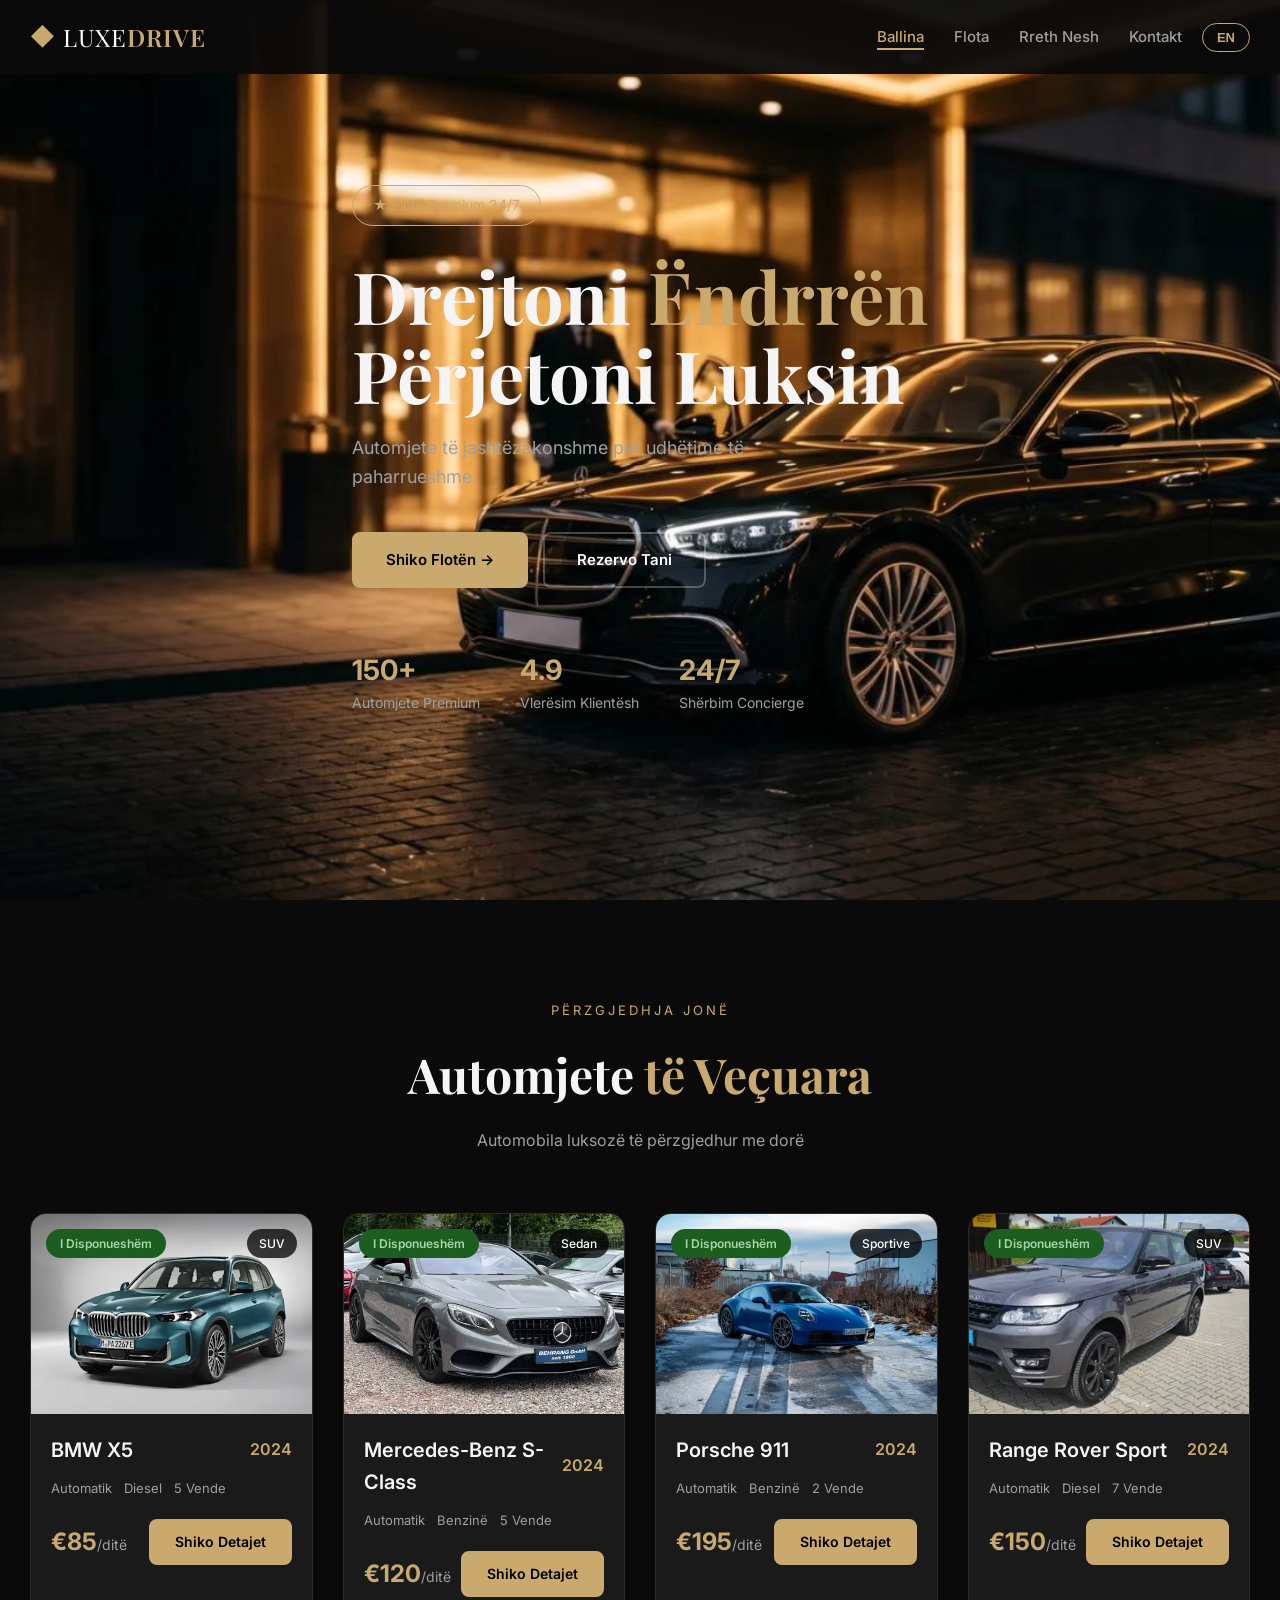
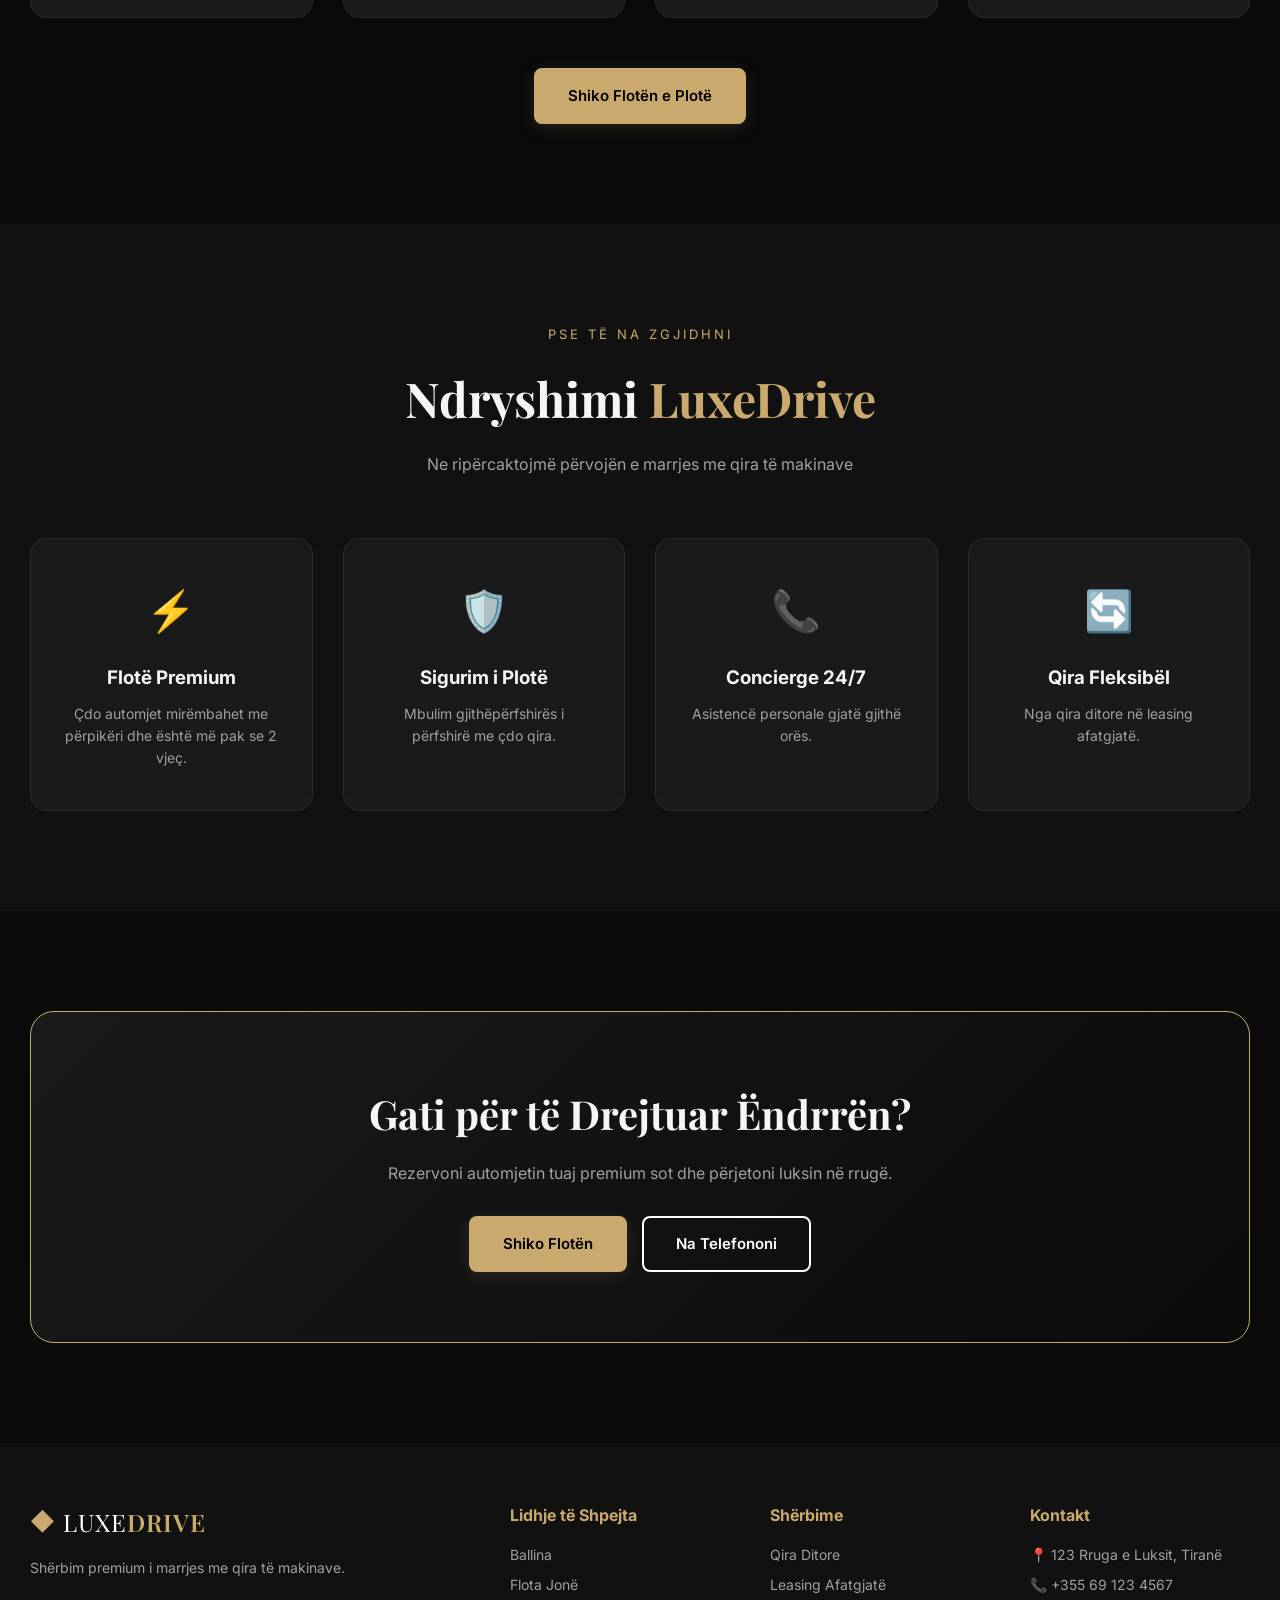
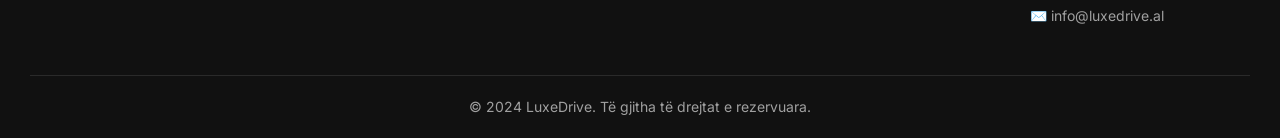
==== commit 0498b9ef: "Update index.html" ====
--- a/index.html
+++ b/index.html
@@ -38,7 +38,7 @@
 
     <section class="hero" id="hero">
         <div class="hero-overlay"></div>
-        <div class="hero-bg" style="background-image: url('https://images.unsplash.com/photo-1503376780353-7e6692767b70?w=1920&q=80');"></div>
+        <div class="hero-bg" style="background-image: url('img/8BB7D976-9E53-4F63-9F30-2D5473FD84CC.jpeg');"></div>
         <div class="hero-content">
             <span class="hero-badge">★ Flotë Premium 24/7</span>
             <h1 class="hero-title">Drejtoni <span class="text-gold">Ëndrrën</span><br>Përjetoni Luksin</h1>
@@ -229,4 +229,4 @@
 
     <script src="main.js"></script>
 </body>
-</html>+</html>
